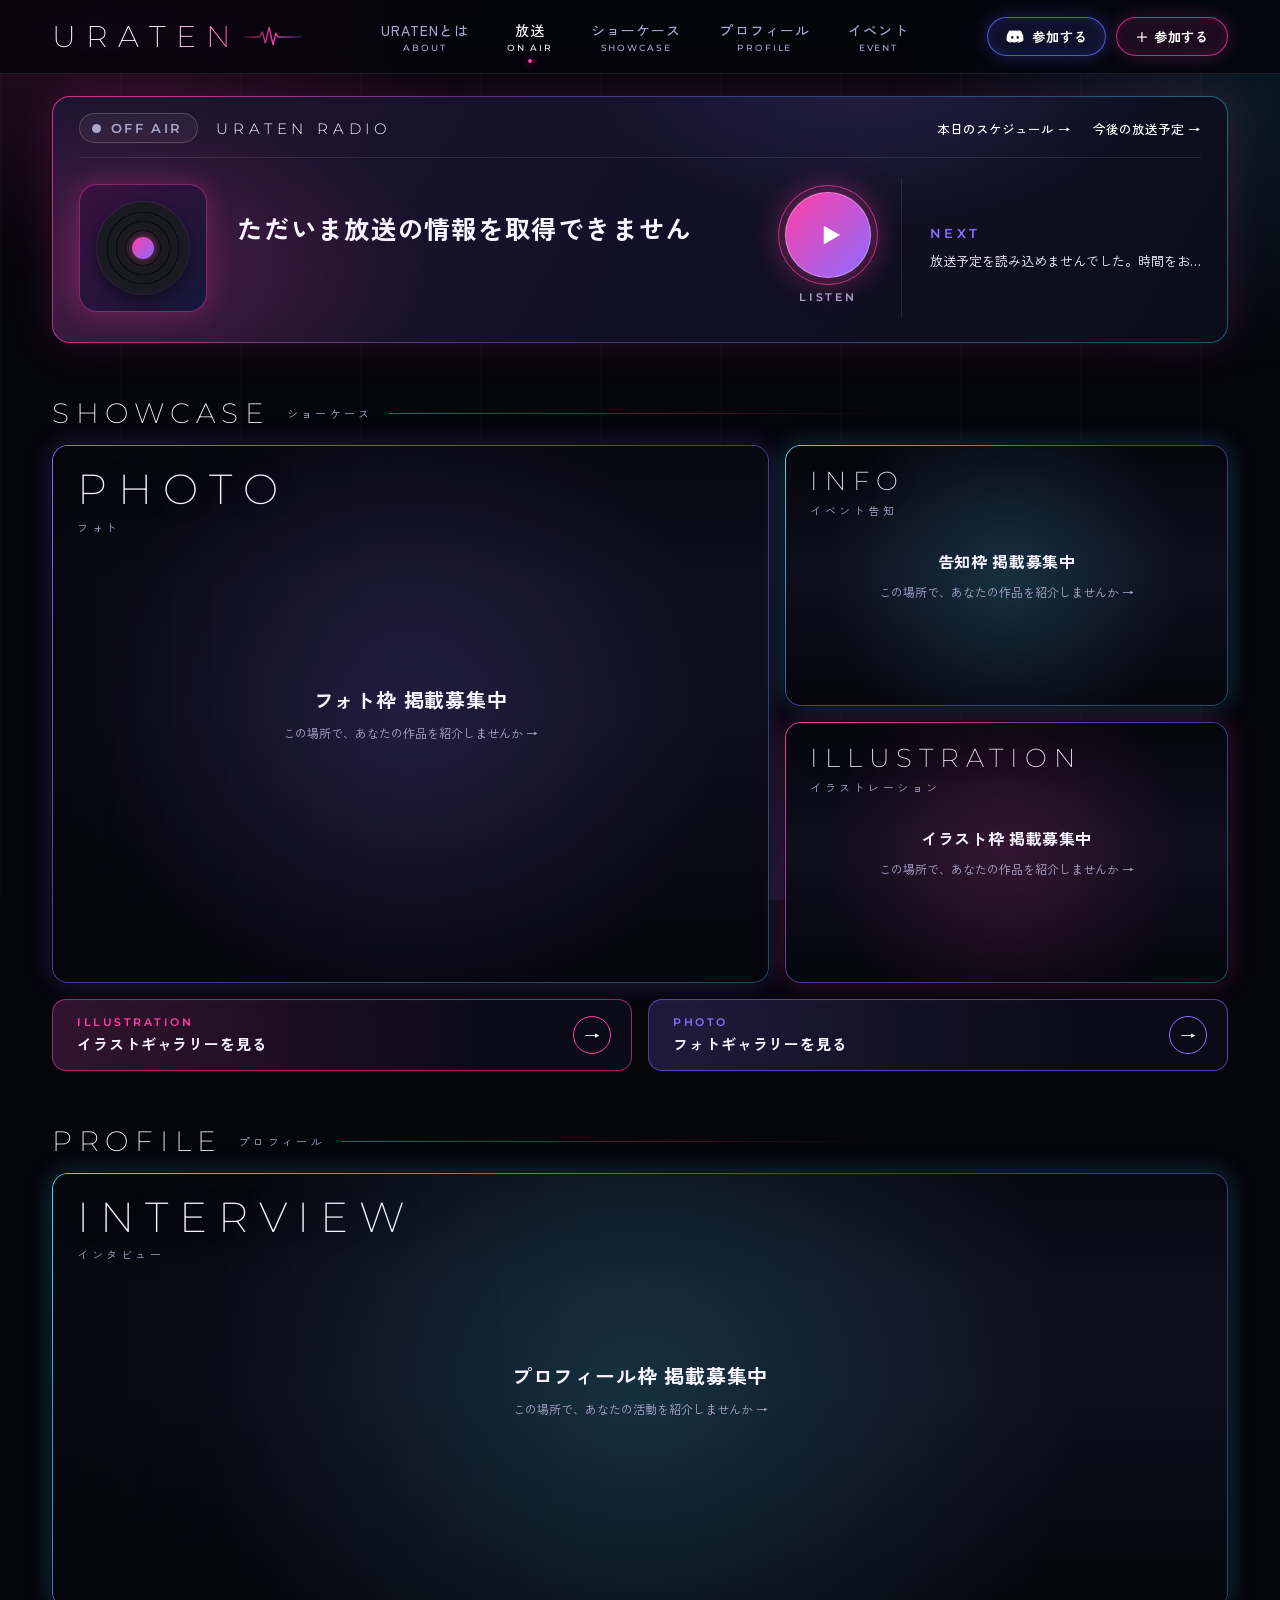
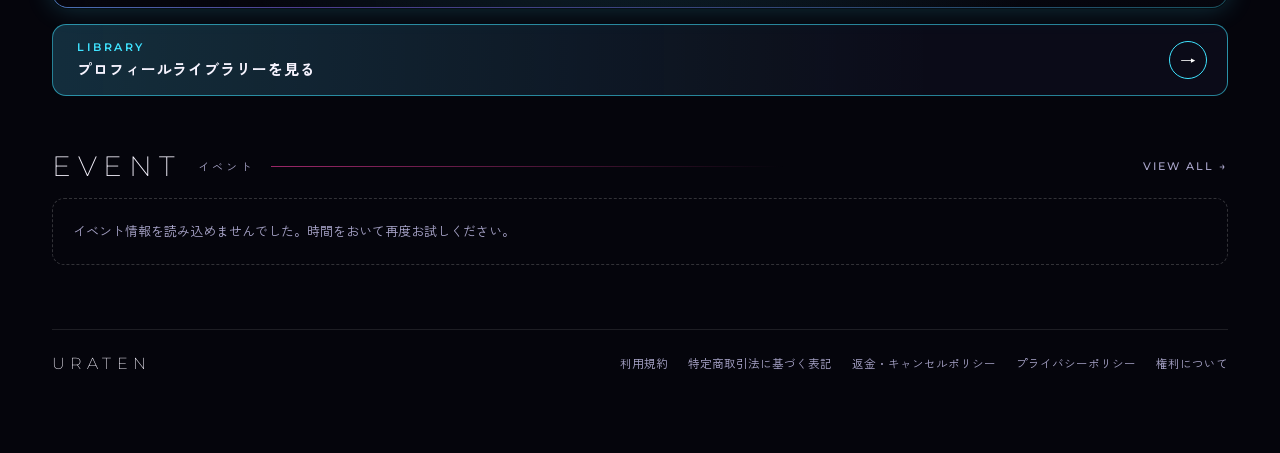
==== index.html @ ebe386d5 "Merge branch 'showcase-info'" ====
<!DOCTYPE html>
<html lang="ja">
<head>
<meta charset="UTF-8">
<meta name="viewport" content="width=device-width, initial-scale=1.0">
<title>URATEN Radio</title>
<link rel="preconnect" href="https://fonts.googleapis.com">
<link rel="preconnect" href="https://fonts.gstatic.com" crossorigin>
<link rel="stylesheet" href="https://fonts.googleapis.com/css2?family=Montserrat:wght@200;300;500;600&family=Zen+Kaku+Gothic+New:wght@400;500;700&display=swap">
<link rel="stylesheet" href="./css/base.css">
<link rel="stylesheet" href="./css/style.css">
</head>
<body class="has-tabbar">
<!-- 共鳴ビジュアル（試作）。js/app.js の initResonance が描く。フラグがオフのときは hidden のまま -->
<canvas class="fx-canvas" id="fxCanvas" aria-hidden="true" hidden></canvas>
<canvas class="fx-canvas fx-front" id="fxFront" aria-hidden="true" hidden></canvas>

<header class="hd">
  <div class="hd-in">
    <a class="logo" href="./index.html" aria-label="URATEN トップ" onclick="goSec('player');return false">
      <span class="logo-row">
        <span class="logo-word">URATEN</span>
        <svg class="logo-pulse" viewBox="0 0 60 22" fill="none" aria-hidden="true">
          <defs><linearGradient id="pg" x1="0" x2="1"><stop offset="0" stop-color="#ff3ea5" stop-opacity=".2"/><stop offset=".5" stop-color="#ff3ea5"/><stop offset="1" stop-color="#8b6cff" stop-opacity=".2"/></linearGradient></defs>
          <path d="M0 11h16l3-5 3 11 4-16 4 18 3-12 2 4h25" stroke="url(#pg)" stroke-width="1.4" stroke-linejoin="round"/>
        </svg>
      </span>
    </a>
    <nav class="gnav" aria-label="メイン">
      <a href="#" onclick="openAbout();return false"><b>URATENとは</b><small>ABOUT</small></a>
      <a class="is-active" href="#player" onclick="goSec('player');return false"><b>放送</b><small>ON AIR</small></a>
      <a href="#showcase" onclick="goSec('showcase');return false"><b>ショーケース</b><small>SHOWCASE</small></a>
      <a href="#profile" onclick="goSec('profile');return false"><b>プロフィール</b><small>PROFILE</small></a>
      <a href="#event" onclick="goSec('event');return false"><b>イベント</b><small>EVENT</small></a>
    </nav>
    <div class="hd-side">
      <a class="join join--dc" href="https://discord.gg/AB87TDuyt" target="_blank" rel="noopener noreferrer">
        <svg viewBox="0 0 24 24" fill="currentColor" aria-hidden="true"><path d="M20 4a18 18 0 0 0-4.5-1.4l-.2.4A12 12 0 0 1 18 4.5 17 17 0 0 0 6 4.5a12 12 0 0 1 2.7-1.1l-.2-.4A18 18 0 0 0 4 4 18 18 0 0 0 1 17a18 18 0 0 0 5.5 2.8l.4-.6a12 12 0 0 1-1.9-.9l.5-.4a13 13 0 0 0 11 0l.5.4a12 12 0 0 1-1.9.9l.4.6A18 18 0 0 0 23 17 18 18 0 0 0 20 4ZM8.4 14.3c-.9 0-1.6-.8-1.6-1.8s.7-1.8 1.6-1.8 1.6.8 1.6 1.8-.7 1.8-1.6 1.8Zm7.2 0c-.9 0-1.6-.8-1.6-1.8s.7-1.8 1.6-1.8 1.6.8 1.6 1.8-.7 1.8-1.6 1.8Z"/></svg>
        参加する
      </a>
      <a class="join" href="./menu.html" target="_blank" rel="noopener noreferrer">＋ 参加する</a>
    </div>
    <button class="menu-btn" type="button" id="menuBtn" aria-label="メニューを開く" aria-expanded="false" aria-controls="drawer" onclick="toggleMenu()">
      <i></i><i></i><i></i><small>MENU</small>
    </button>
  </div>
  <nav class="drawer" id="drawer" aria-label="メニュー">
    <a href="#" onclick="openAbout();return false">URATENとは<small>ABOUT</small></a>
    <a href="#showcase" onclick="goSec('showcase');return false">ショーケース<small>SHOWCASE</small></a>
    <a href="#profile" onclick="goSec('profile');return false">プロフィール<small>PROFILE</small></a>
    <a href="#event" onclick="goSec('event');return false">イベント<small>EVENT</small></a>
    <a href="./menu.html" target="_blank" rel="noopener noreferrer">メニュー<small>MENU</small></a>
    <a href="./calendar.html" target="_blank" rel="noopener">イベントカレンダー<small>CALENDAR</small></a>
    <a href="./rights.html" target="_blank" rel="noopener noreferrer">権利について<small>RIGHTS</small></a>
    <a class="drawer-dc" href="https://discord.gg/AB87TDuyt" target="_blank" rel="noopener noreferrer">Discord に参加する<small>DISCORD</small></a>
  </nav>
</header>

<!-- ============ トップページ ============ -->
<main class="wrap page active" id="topPage">

  <!-- 放送プレイヤー（中身は js/app.js の initRadio。「このあと」は js/onair.js） -->
  <section class="player" id="player" aria-label="放送中の番組">
    <div class="pl-head">
      <div class="pl-onair" id="npOnair"><i></i><span id="npOnairLabel">ON AIR</span></div>
      <div class="pl-station">URATEN RADIO</div>
      <div class="pl-links">
        <a href="#" onclick="openSched();return false">本日のスケジュール →</a>
        <a href="./schedule.html" target="_blank" rel="noopener">今後の放送予定 →</a>
      </div>
    </div>
    <div class="pl-main">
      <div class="pl-art">
        <div class="pl-disc" id="npVinyl"></div>
        <img class="pl-art-img" id="npArt" alt="" hidden>
      </div>
      <div class="pl-info">
        <div class="pl-time" id="npTime"></div>
        <div class="pl-title" id="npTitle">URATEN</div>
        <div class="pl-cast" id="npArtist"></div>
        <div class="pl-detail-row">
          <a class="pl-detail" id="npLink" target="_blank" rel="noopener" hidden></a>
          <button class="pl-detail" id="npSongs" type="button" onclick="openSongs()" hidden></button>
        </div>
      </div>
      <div class="pl-playbox">
        <button class="pl-play" id="playBtn" type="button" aria-label="再生" aria-pressed="false">
          <svg class="ic-play" viewBox="0 0 24 24" aria-hidden="true"><path d="M7 4.5v15l13-7.5z"/></svg>
          <svg class="ic-pause" viewBox="0 0 24 24" aria-hidden="true"><path d="M6 4h4v16H6zM14 4h4v16h-4z"/></svg>
        </button>
        <span class="pl-play-label"><span class="pl-live" aria-hidden="true"><i></i><i></i><i></i><i></i></span><span id="playLabel">LISTEN</span></span>
      </div>
      <div class="pl-next">
        <span class="pl-next-h">NEXT</span>
        <div class="pl-up" id="upNext">
          <div class="up"><span class="up-name">読み込んでいます…</span></div>
        </div>
        <a class="pl-next-more" href="./schedule.html" target="_blank" rel="noopener">放送予定 →</a>
      </div>
    </div>
    <audio id="radioAudio" preload="none"></audio>
  </section>

  <!-- SHOWCASE：大・小・小の3枠（ILLUSTRATION / PHOTO / INFO）。js/app.js の startShow が組み立てる -->
  <div class="sec sec-head" id="showcase">
    <h2 class="sec-title" id="showcaseTitle">SHOWCASE</h2>
    <span class="sec-ja">ショーケース</span>
    <span class="sec-line"></span>
  </div>
  <section class="visual" id="visual" aria-labelledby="showcaseTitle">
    <p class="show-status" id="showStatus">読み込んでいます…</p>
  </section>
  <nav class="gallery-links" aria-label="ギャラリー">
    <a class="gl-btn" data-cat="illust" href="#" onclick="showGallery('illust');return false">
      <span class="gl-text"><small>ILLUSTRATION</small><b>イラストギャラリーを見る</b></span>
      <span class="gl-arrow" aria-hidden="true">→</span>
    </a>
    <a class="gl-btn" data-cat="photo" href="#" onclick="showGallery('photo');return false">
      <span class="gl-text"><small>PHOTO</small><b>フォトギャラリーを見る</b></span>
      <span class="gl-arrow" aria-hidden="true">→</span>
    </a>
  </nav>

  <!-- PROFILE（有料プロフィールのスライドショー。js/app.js の startProfileShow が組み立てる） -->
  <section class="sec" id="profile">
    <div class="sec-head">
      <h2 class="sec-title">PROFILE</h2>
      <span class="sec-ja">プロフィール</span>
      <span class="sec-line"></span>
    </div>
    <div class="pshow" id="profileShow" aria-label="プロフィールのスライドショー">
      <p class="show-status">読み込んでいます…</p>
    </div>
    <!-- ライブラリーは別ページ。放送を止めないよう新しいタブで開く -->
    <nav class="gallery-links gallery-links--one" aria-label="プロフィール">
      <a class="gl-btn" data-cat="profile" href="./library.html" target="_blank" rel="noopener">
        <span class="gl-text"><small>LIBRARY</small><b>プロフィールライブラリーを見る</b></span>
        <span class="gl-arrow" aria-hidden="true">→</span>
      </a>
    </nav>
  </section>

  <!-- イベント（直近5件。js/calendar.js の renderTop。イベント告知は SHOWCASE の INFO 枠） -->
  <section class="sec" id="event">
    <div class="sec-head">
      <h2 class="sec-title">EVENT</h2>
      <span class="sec-ja">イベント</span>
      <span class="sec-line"></span>
      <a class="sec-more" href="./calendar.html" target="_blank" rel="noopener">VIEW ALL →</a>
    </div>
    <div class="cal" id="calList">
      <div class="cal-empty">イベント情報を読み込んでいます…</div>
    </div>
    <p class="cal-rest" id="calRest" hidden></p>
  </section>

  <footer class="ft">
    <div class="ft-logo">URATEN</div>
    <div class="ft-links">
      <a href="./terms.html" target="_blank">利用規約</a>
      <a href="./tokushoho.html" target="_blank">特定商取引法に基づく表記</a>
      <a href="./refund.html" target="_blank">返金・キャンセルポリシー</a>
      <a href="./privacy.html" target="_blank">プライバシーポリシー</a>
      <a href="./rights.html" target="_blank" rel="noopener noreferrer">権利について</a>
    </div>
  </footer>
</main>

<!-- ============ ギャラリー（イラスト／フォトの一覧。見出し・説明文は js/app.js の setGalleryKind が種類に合わせる） ============ -->
<div class="wrap page" id="galleryPage" data-kind="illust">
  <section class="sec">
    <div class="sec-head">
      <h2 class="sec-title" id="galleryTitle">ILLUSTRATION</h2>
      <span class="sec-ja" id="galleryJa">イラストギャラリー</span>
      <span class="sec-line"></span>
      <a class="sec-more" href="./menu.html#post" target="_blank" rel="noopener noreferrer">投稿する →</a>
    </div>
    <p class="page-intro" id="galleryIntro">URATENに参加している絵師の作品です。サムネをタップすると作品が大きく開き、「推す」から絵師の紹介ページ（X／pixiv など）へ移動できます。気になった絵師はそのまま依頼へ。</p>
    <div class="gallery-tools">
      <button class="gallery-filter" id="galleryFilter" type="button" aria-pressed="false" onclick="toggleGalleryFilter()" hidden>スライドショー</button>
    </div>
    <div class="grid" id="galleryGrid"></div>
    <p class="gallery-empty" id="galleryEmpty">読み込んでいます…</p>
    <a class="back" href="#" onclick="showTop();return false">← トップに戻る</a>
  </section>
</div>

<!-- スマホ下部タブ -->
<nav class="tabbar" aria-label="タブ">
  <a class="is-active" href="#player" onclick="goSec('player');return false"><svg viewBox="0 0 24 24" aria-hidden="true"><path d="M3 11 12 4l9 7v9h-6v-6H9v6H3z"/></svg>ホーム</a>
  <a href="#player" onclick="goSec('player');return false"><svg viewBox="0 0 24 24" aria-hidden="true"><path d="M4 10v4M8 7v10M12 4v16M16 7v10M20 10v4"/></svg>放送</a>
  <a href="#showcase" onclick="goSec('showcase');return false"><svg viewBox="0 0 24 24" aria-hidden="true"><rect x="3" y="4" width="18" height="16" rx="2"/><circle cx="9" cy="10" r="2"/><path d="m21 16-5-5-9 9"/></svg>ショーケース</a>
  <a href="#event" onclick="goSec('event');return false"><svg viewBox="0 0 24 24" aria-hidden="true"><rect x="3" y="5" width="18" height="16" rx="2"/><path d="M3 10h18M8 3v4M16 3v4"/></svg>イベント</a>
  <a href="./menu.html" target="_blank" rel="noopener noreferrer"><svg viewBox="0 0 24 24" aria-hidden="true"><circle cx="12" cy="12" r="9"/><path d="M12 8v8M8 12h8"/></svg>参加</a>
</nav>

<!-- 作品の詳細モーダル（SHOWCASE のイラスト・フォト枠、ギャラリーで共用。gallery.json・photo.json 由来。中身は js/works.js の openWork。profile.html にも同じ作りで置く） -->
<div class="modal" id="workModal" data-kind="illust" onclick="if(event.target===this)closeWork()">
  <div class="modal-card" role="dialog" aria-modal="true" aria-labelledby="wName">
    <button class="modal-close" type="button" onclick="closeWork()" aria-label="閉じる">×</button>
    <div class="modal-art work-art" id="wArt"></div>
    <div class="modal-body">
      <span class="modal-cat" id="wCat">ILLUSTRATION</span>
      <div class="modal-name" id="wName"></div>
      <div class="modal-bio" id="wBio" hidden></div>
      <div class="modal-actions">
        <a class="btn btn-push" id="wLink" target="_blank" rel="noopener noreferrer">♥ 推す</a>
        <a class="btn btn-x" id="wLink2" target="_blank" rel="noopener noreferrer" hidden></a>
        <a class="btn btn-x" id="wProfile" target="_blank" rel="noopener" hidden>プロフィールを見る →</a>
      </div>
    </div>
  </div>
</div>

<!-- 歌い手枠の曲目モーダル（プレーヤーの「詳細を見る」から開く） -->
<div class="modal" id="songsModal" onclick="if(event.target===this)closeSongs()">
  <div class="modal-card is-narrow" role="dialog" aria-modal="true" aria-labelledby="songsTitle">
    <button class="modal-close" type="button" onclick="closeSongs()" aria-label="閉じる">×</button>
    <div class="modal-body" style="padding:26px">
      <span class="modal-cat">SONGS</span>
      <div class="modal-head" id="songsTitle"></div>
      <div id="songsList"></div>
    </div>
  </div>
</div>

<!-- 当日のスケジュールモーダル -->
<div class="modal" id="schedModal" onclick="if(event.target===this)closeSched()">
  <div class="modal-card is-narrow" role="dialog" aria-modal="true" aria-labelledby="schedTitle">
    <button class="modal-close" type="button" onclick="closeSched()" aria-label="閉じる">×</button>
    <div class="modal-body" style="padding:26px">
      <span class="modal-cat">SCHEDULE</span>
      <div class="modal-head" id="schedTitle">本日の放送</div>
      <div id="schedList"></div>
    </div>
  </div>
</div>

<!-- URATENとは（長いので、×はスクロールしても上に残す） -->
<div class="modal" id="aboutModal" onclick="if(event.target===this)closeAbout()">
  <div class="modal-card about-card" id="aboutCard" role="dialog" aria-modal="true" aria-labelledby="aboutTitle">
    <div class="about-bar"><button class="modal-close" type="button" onclick="closeAbout()" aria-label="閉じる">×</button></div>
    <div class="about-body">
      <span class="modal-cat">ABOUT</span>
      <div class="about-logo">URATEN</div>
      <h2 class="about-title" id="aboutTitle">URATENとは</h2>

      <p class="about-lead">好きなことを、もっと面白く。</p>
      <div class="about-text">
        <p>URATENは、福岡から全国へ、音楽やアート、エンタメなど、さまざまな活動や作品を届けるWebプラットフォームです。</p>
        <p>誰かの作品を聴いたり、眺めたり。気になる活動者を見つけたり、自分の活動を発信したり。</p>
        <p>つくる人も、表現する人も、楽しむ人も、応援する人も。</p>
        <p>いろんな「好き」が集まる、ちょっと変わった遊び場です。</p>
      </div>

      <h3 class="about-h">こんな人たち、集まれ！</h3>
      <dl class="about-who">
        <div><dt>音楽・サウンド</dt><dd>歌い手、シンガー、バンド、アイドル、地下アイドル、演奏家、DJ、作詞家、作曲家、トラックメーカー、MIX師、音楽プロデューサーなど。</dd></div>
        <div><dt>イラスト・創作</dt><dd>イラストレーター、絵師、漫画家、デザイナー、同人作家、ハンドメイド作家、グッズ制作者、映像クリエイターなど。</dd></div>
        <div><dt>ステージ・パフォーマンス</dt><dd>劇団、役者、声優、ナレーター、ダンサー、コスプレイヤー、パフォーマー、舞台制作者、脚本家など。</dd></div>
        <div><dt>配信・エンタメ</dt><dd>VTuber、ストリーマー、ゲーム実況者、動画投稿者、配信者、タレント、モデル、被写体、カメラマンなど。</dd></div>
        <div><dt>お店・イベント・コミュニティ</dt><dd>コンセプトカフェ、メイドカフェ、ライブハウス、イベント主催者、イベントプロデューサー、企画・制作スタッフ、サークル運営者など。</dd></div>
      </dl>
      <div class="about-text">
        <p>もちろん、ここに書かれていない活動も大歓迎！</p>
        <p>プロでも、趣味でも、始めたばかりでも。</p>
        <p><strong>「好きでやってる！」そんな気持ちがあれば、それで十分。</strong></p>
      </div>

      <h3 class="about-h">URATENで何ができるの？</h3>
      <p class="about-text">例えば、こんな楽しみ方があります。</p>
      <ul class="about-can">
        <li><b>音楽を届ける！</b>オリジナル楽曲を放送したり、公式番組で紹介してもらったり。</li>
        <li><b>自分たちの番組を放送！</b>トーク、バラエティ、音声ドラマなど、自分たちで企画・制作した番組をURATENで流したり。</li>
        <li><b>CMでアピール！</b>アイドルや劇団の公演、お店やイベントの宣伝CMを流したり、URATENに読み上げてもらったり。</li>
        <li><b>作品を見せる！</b>自慢のイラストをギャラリーに展示したり。</li>
        <li><b>活動を知ってもらう！</b>自分やグループ、お店の魅力を紹介してもらったり、公式番組のトーク企画に出演したり。</li>
        <li><b>イベントを広める！</b>ライブ、舞台公演、展示会、交流会などの情報を発信したり。</li>
        <li><b>仲間とつながる！</b>活動者同士で交流したり、一緒に何かをつくる仲間を探したり。</li>
        <li><b>新しい「推し」を見つける！</b>まだ知らなかった作品や活動者に出会って、応援したり。</li>
      </ul>
      <p class="about-text">もちろん、聴くだけ、見るだけ、のぞくだけでも大歓迎！</p>

      <h3 class="about-h">「好き」の、その先へ。</h3>
      <div class="about-text">
        <p>URATENが目指しているのは、ただ作品や活動を紹介するだけの場所ではありません。</p>
        <p>作品をきっかけに誰かと出会う。<br>応援してくれる人が増える。<br>新しい仲間ができて、次の作品や活動につながる。</p>
        <p>そんな小さなきっかけが、ここからたくさん生まれてほしいと思っています。</p>
        <p><strong>まだ知られていない才能も、これから始まる挑戦も。</strong></p>
        <p>URATENは、みんなの「好き」が次の可能性につながる場所を目指しています。</p>
        <p>さあ、あなたもURATENをのぞいてみませんか？</p>
      </div>
    </div>
  </div>
</div>

<script src="./js/env.js"></script>
<script src="./js/calendar.js"></script>
<script src="./js/onair.js"></script>
<script src="./js/works.js"></script>
<script src="./js/app.js"></script>
</body>
</html>
---- css/base.css ----
/* =========================================================
   URATEN 全ページ共通スタイル
   （index.html / calendar.html / schedule.html / menu.html / bgm.html / bgm-dl.html / rights.html / privacy.html）

   色の変数・リセット・背景・ヘッダー・セクション見出し・ボタン・フッター・下部タブ・文書（.doc）。
   ページ系統ごとの CSS（style.css / menu.css / bgm.css）はこのあとに読み込む。
   変更したら、読み込んでいる8ページすべてを確認する。
========================================================= */
:root{
  --bg:#05050c; --bg2:#0a0a17; --panel:#0e0e1c; --panel2:#141427;
  --line:rgba(255,255,255,.10); --line2:rgba(255,255,255,.18);
  --ink:#f7f4ff; --dim:#aaa6cb; --mute:#6e6a92;
  --pink:#ff3ea5; --violet:#8b6cff; --cyan:#3fe3ff;
  --accent:var(--pink);
  --gut:32px; --maxw:1240px;
  --display:"Montserrat","Zen Kaku Gothic New",sans-serif;
  --jp:"Zen Kaku Gothic New","Noto Sans JP","Hiragino Kaku Gothic ProN","Yu Gothic",-apple-system,sans-serif;
}
*{box-sizing:border-box;margin:0;padding:0}
/* display を指定している部品にも hidden 属性を効かせる（無い項目は欄ごと出さない） */
[hidden]{display:none !important}
html{scroll-behavior:smooth}
body{background:var(--bg);color:var(--ink);font-family:var(--jp);-webkit-font-smoothing:antialiased;overflow-x:hidden;min-height:100vh}
/* 背景の光は静止画。常に動く演出は置かない（軽さ優先） */
body::before{content:"";position:fixed;inset:0;z-index:0;pointer-events:none;
  background:
    radial-gradient(48vw 36vw at 8% 0%,rgba(255,62,165,.16),transparent 62%),
    radial-gradient(44vw 34vw at 96% 12%,rgba(63,227,255,.10),transparent 62%),
    radial-gradient(50vw 40vw at 50% 110%,rgba(139,108,255,.16),transparent 62%),
    repeating-linear-gradient(90deg,rgba(255,255,255,.018) 0 1px,transparent 1px 120px)}
a{color:inherit;text-decoration:none}
button{font:inherit;color:inherit}
:focus-visible{outline:2px solid var(--cyan);outline-offset:3px}

/* ---------- ヘッダ ---------- */
.hd{position:sticky;top:0;z-index:50;background:rgba(5,5,12,.78);backdrop-filter:blur(12px);-webkit-backdrop-filter:blur(12px);border-bottom:1px solid var(--line)}
.hd-in{max-width:var(--maxw);margin:0 auto;padding:14px var(--gut);display:flex;align-items:center;gap:28px}
.logo{display:flex;flex:none}
.logo-row{display:flex;align-items:center;gap:6px}
.logo-word{font-family:var(--display);font-weight:200;font-size:30px;line-height:1;letter-spacing:.34em;margin-right:-.34em;
  background:linear-gradient(90deg,#fff 0%,#fff 55%,#ffb4dc 80%,var(--pink) 100%);-webkit-background-clip:text;background-clip:text;color:transparent;
  filter:drop-shadow(0 0 10px rgba(255,62,165,.35))}
.logo-pulse{width:58px;height:22px;flex:none;margin-left:8px}
.gnav{display:flex;gap:6px;margin:0 auto}
.gnav a{display:flex;flex-direction:column;align-items:center;gap:3px;padding:6px 16px;position:relative;color:var(--dim);transition:color .2s;cursor:pointer}
.gnav a b{font-size:14px;font-weight:500;letter-spacing:.08em}
.gnav a small{font-family:var(--display);font-size:8.5px;font-weight:500;letter-spacing:.22em}
.gnav a:hover,.gnav a.is-active{color:var(--ink)}
.gnav a.is-active::after{content:"";position:absolute;bottom:-4px;left:50%;width:4px;height:4px;border-radius:50%;background:var(--pink);box-shadow:0 0 8px var(--pink);transform:translateX(-50%)}
.hd-side{display:flex;align-items:center;gap:10px;flex:none}
.join{display:inline-flex;align-items:center;gap:8px;padding:9px 18px;border-radius:99px;font-size:13px;font-weight:700;letter-spacing:.06em;
  border:1px solid rgba(255,62,165,.7);color:#fff;background:rgba(255,62,165,.10);box-shadow:0 0 18px rgba(255,62,165,.22),inset 0 0 12px rgba(255,62,165,.12);transition:.2s}
.join:hover{background:rgba(255,62,165,.22)}
.join svg{width:18px;height:18px;flex:none}
.join--dc{border-color:rgba(88,101,242,.85);background:rgba(88,101,242,.14);box-shadow:0 0 18px rgba(88,101,242,.3),inset 0 0 12px rgba(88,101,242,.14)}
.join--dc:hover{background:rgba(88,101,242,.28)}
.menu-btn{display:none;flex-direction:column;align-items:center;gap:5px;background:none;border:none;cursor:pointer;padding:4px}
.menu-btn i{display:block;width:28px;height:2px;background:#fff;border-radius:2px}
.menu-btn small{font-family:var(--display);font-size:9px;letter-spacing:.2em;margin-top:2px}
/* 三本線で開くメニュー（index.html は js/app.js、menu.html は js/menu.js の toggleMenu / closeMenu） */
.drawer{display:none;border-top:1px solid var(--line);padding:8px var(--gut) 16px}
.drawer.open{display:block}
.drawer a{display:flex;justify-content:space-between;padding:13px 2px;border-bottom:1px solid var(--line);font-size:14px;color:var(--dim);cursor:pointer}
.drawer a small{font-family:var(--display);font-size:10px;letter-spacing:.2em;color:var(--mute)}

/* ---------- 共通の枠 ---------- */
.wrap{position:relative;z-index:1;max-width:var(--maxw);margin:0 auto;padding:0 var(--gut) 80px}

/* ---------- セクション見出し ---------- */
.sec{margin-top:56px;scroll-margin-top:96px}
.sec-head{display:flex;align-items:center;gap:16px;margin-bottom:18px}
.sec-title{font-family:var(--display);font-weight:200;font-size:28px;letter-spacing:.24em;line-height:1}
.sec-ja{font-size:11px;letter-spacing:.3em;color:var(--dim);white-space:nowrap}
.sec-line{flex:1;height:1px;background:linear-gradient(90deg,var(--pink),transparent 60%);opacity:.6}
.sec-more{font-family:var(--display);font-size:11px;font-weight:500;letter-spacing:.18em;color:var(--dim);white-space:nowrap}
.sec-more:hover{color:#fff}
.page-intro{font-size:13px;color:var(--dim);line-height:1.9;max-width:720px;margin-bottom:18px}

/* ---------- ボタン ---------- */
.btn{display:inline-flex;align-items:center;gap:8px;padding:11px 20px;border-radius:99px;font-size:13px;font-weight:700;letter-spacing:.06em;cursor:pointer}
.btn-push{border:1.5px solid var(--pink);background:rgba(255,62,165,.12);color:#fff}
.btn-push:hover{background:rgba(255,62,165,.24)}
.btn-x{border:1.5px solid var(--line2);color:var(--dim)}
.btn-x:hover{border-color:var(--cyan);color:var(--cyan)}

/* ---------- フッタ ---------- */
.ft{margin-top:64px;padding-top:24px;border-top:1px solid var(--line);display:flex;justify-content:space-between;align-items:center;gap:16px;flex-wrap:wrap}
.ft-logo{font-family:var(--display);font-weight:200;letter-spacing:.34em;font-size:16px}
.ft-links{display:flex;gap:6px 20px;flex-wrap:wrap;font-size:11.5px;color:var(--dim)}
.ft-links a:hover{color:var(--cyan)}

/* ---------- スマホ下部タブ（index.html・menu.html） ---------- */
.tabbar{display:none}

/* ---------- 文書（rights.html・privacy.html。法務ページも新デザインに移すときはこれを使う） ---------- */
.doc-page{margin-top:30px}
.doc{max-width:820px;padding:30px 36px 34px;border-radius:16px;border:1px solid var(--line);background:rgba(14,14,28,.7)}
.doc-lead{font-size:15px;line-height:2.1;font-weight:500}
.doc .doc-updated{font-size:12px;color:var(--dim)}
.doc h2{display:flex;align-items:center;gap:12px;margin:36px 0 12px;font-size:18px;font-weight:700;letter-spacing:.06em;line-height:1.5}
.doc h2::before{content:"";flex:none;width:4px;height:1.1em;border-radius:2px;background:linear-gradient(180deg,var(--pink),var(--violet))}
.doc h2:first-child{margin-top:0}
.doc h3{margin:26px 0 8px;font-size:15px;font-weight:700;letter-spacing:.04em;line-height:1.6;color:#c9bcff}
.doc p{font-size:14px;line-height:2;color:#d9d5ef}
.doc p + p,.doc ol + p,.doc ul + p,.doc .table-scroll + p{margin-top:12px}
.doc li{font-size:14px;line-height:1.9;color:#d9d5ef}
.doc ul{list-style:none;display:flex;flex-direction:column;gap:6px;margin-top:12px}
.doc ul > li{position:relative;padding-left:18px}
.doc ul > li::before{content:"";position:absolute;left:3px;top:.8em;width:6px;height:6px;border-radius:50%;border:1px solid var(--violet)}
/* 番号付きの条項。入れ子は（1）（2）… */
.doc ol{display:flex;flex-direction:column;gap:6px;margin-top:12px;padding-left:1.6em}
.doc ol > li::marker{color:var(--dim)}
.doc ol ol{list-style:none;counter-reset:sub;padding-left:0;margin-top:8px}
.doc ol ol > li{position:relative;padding-left:2.6em;counter-increment:sub}
.doc ol ol > li::before{content:"（" counter(sub) "）";position:absolute;left:0;color:var(--dim)}
.doc .table-scroll{margin-top:14px;overflow-x:auto;-webkit-overflow-scrolling:touch}
.doc table{width:100%;border-collapse:collapse;font-size:13.5px;line-height:1.8}
.doc th,.doc td{padding:11px 14px;border:1px solid var(--line);text-align:left;vertical-align:top}
.doc thead th{background:rgba(139,108,255,.10);font-weight:700;letter-spacing:.06em}
.doc tbody th{width:34%;font-weight:500;background:rgba(255,255,255,.02)}
.doc td{color:#d9d5ef}
.doc a{color:var(--cyan);text-decoration:underline;text-underline-offset:3px}
.doc a:hover{color:#fff}
.doc hr{margin:32px 0 20px;border:0;border-top:1px solid var(--line)}
.doc .doc-note{font-size:12.5px;color:var(--dim)}
.doc h2[id]{scroll-margin-top:96px}
/* 目次（規約など長い文書の冒頭） */
.doc .toc{margin-top:20px;padding:16px 20px;border:1px solid var(--line);border-radius:12px;background:rgba(255,255,255,.02)}
.doc .toc-title{font-size:12px;font-weight:700;letter-spacing:.14em;color:var(--dim)}
.doc .toc ol{margin-top:8px;gap:2px}
.doc .toc li{font-size:13.5px}
.doc .toc a{color:#d9d5ef;text-decoration:none}
.doc .toc a:hover{color:var(--cyan);text-decoration:underline}

/* =========================================================
   タブレット・スマホ
========================================================= */
@media (max-width:1240px){
  .hd-in{gap:16px}
  .logo-word{font-size:24px}
  .logo-pulse{width:44px}
  .gnav{gap:0}
  .gnav a{padding:6px 10px}
  .join{padding:8px 14px;font-size:12px}
}
@media (max-width:1040px){
  .gnav,.hd-side{display:none}
  .menu-btn{display:flex;margin-left:auto}
}
@media (max-width:860px){
  :root{--gut:16px}
  .hd-in{padding:12px var(--gut);gap:12px}
  .logo-word{font-size:26px}
  .logo-pulse{width:40px}

  .sec{margin-top:40px}
  .sec-title{font-size:22px;letter-spacing:.18em}
  .ft{flex-direction:column;align-items:flex-start}
  .doc-page{margin-top:22px}
  .doc{padding:22px 18px 24px}
  .doc-lead{font-size:14px}
  .doc h2{margin-top:30px;font-size:16.5px}
  .doc p,.doc li{font-size:13.5px}
  .doc h3{margin-top:22px;font-size:14.5px}
  .doc ol{padding-left:1.4em}
  .doc table{font-size:12.5px}
  .doc th,.doc td{padding:9px 10px}
  /* 見出し列が長い表は、スマホでは1行ずつ「見出し→内容」の順に積む */
  .doc table.table-stack thead{display:none}
  .doc table.table-stack tr,.doc table.table-stack th,.doc table.table-stack td{display:block;width:auto}
  .doc table.table-stack td{border-top:0}
  .doc table.table-stack tr + tr th{border-top:0}

  body.has-tabbar{padding-bottom:calc(68px + env(safe-area-inset-bottom))}
  .tabbar{display:flex;position:fixed;left:0;right:0;bottom:0;z-index:70;padding:6px 6px calc(6px + env(safe-area-inset-bottom));
    background:rgba(6,6,14,.92);backdrop-filter:blur(12px);-webkit-backdrop-filter:blur(12px);border-top:1px solid var(--line)}
  .tabbar a{flex:1;display:flex;flex-direction:column;align-items:center;gap:4px;padding:6px 0;font-size:10px;letter-spacing:.06em;color:var(--mute);cursor:pointer}
  .tabbar a svg{width:22px;height:22px;stroke:currentColor;fill:none;stroke-width:1.6}
  .tabbar a.is-active{color:var(--pink)}
  .tabbar a.is-active svg{filter:drop-shadow(0 0 6px rgba(255,62,165,.7))}
}
@media (prefers-reduced-motion:reduce){
  *,*::before,*::after{animation-duration:.001ms !important;animation-iteration-count:1 !important;transition-duration:.001ms !important}
}
---- css/style.css ----
/* =========================================================
   URATEN トップページ系スタイル（index.html / calendar.html / schedule.html）
   css/base.css（色の変数・ヘッダー・見出し・ボタン・フッター・下部タブ）のあとに読み込む。

   2027 リニューアルのデザイン。
   見た目の土台は uraten-site/mockups/renewal-2027/index.html（モック）。
   JS（app.js / onair.js / calendar.js）が組み立てる部品の class 名は、
   それぞれの節のコメントに書いてある。
========================================================= */

/* 共鳴ビジュアル：presence 3 以上（人が集まっている）のとき、Discord の参加ボタンの縁が光る。
   js/app.js（initResonance）が body に .fx-crowd を付ける。光は疑似要素に描いておき、動かすのは透明度だけ。
   色は Discord のブランドカラー（Blurple #5865F2）に合わせる */
.join--dc,.drawer-dc{position:relative}
.join--dc::after,.drawer-dc::after{content:"";position:absolute;inset:-3px;border-radius:99px;pointer-events:none;opacity:0;
  border:1.5px solid #5865f2;box-shadow:0 0 14px rgba(88,101,242,.95),0 0 32px rgba(88,101,242,.6),inset 0 0 10px rgba(88,101,242,.45)}
.drawer-dc::after{inset:4px -8px;border-radius:12px}
.fx-crowd .join--dc::after,.fx-crowd .drawer-dc::after{animation:dcGlow 2.6s ease-in-out infinite}
@keyframes dcGlow{0%,100%{opacity:.4}50%{opacity:1}}
/* presence 4（最大）：外側にもう1層、大きくにじむ光を足し、明滅も速く強くする（body.fx-crowd-max） */
.join--dc::before,.drawer-dc::before{content:"";position:absolute;inset:-6px;border-radius:99px;pointer-events:none;opacity:0;
  box-shadow:0 0 26px 6px rgba(88,101,242,.85),0 0 64px 14px rgba(88,101,242,.5)}
.drawer-dc::before{inset:2px -10px;border-radius:14px}
.fx-crowd-max .join--dc::after,.fx-crowd-max .drawer-dc::after{animation:dcGlowMax 1.8s ease-in-out infinite}
.fx-crowd-max .join--dc::before,.fx-crowd-max .drawer-dc::before{animation:dcHalo 1.8s ease-in-out infinite}
@keyframes dcGlowMax{0%,100%{opacity:.75}50%{opacity:1}}
@keyframes dcHalo{0%,100%{opacity:.35}50%{opacity:1}}

/* ---------- ページ切替（トップ ⇔ イラスト一覧） ---------- */
.page{display:none}
.page.active{display:block}

/* =========================================================
   プレーヤー
   js/app.js（initRadio）が中身を入れる：
     #npOnair（.is-offline）/ #npOnairLabel / #npTime / #npTitle / #npArtist /
     #npLink / #npSongs / #npArt / #npVinyl / #playBtn（.playing / .loading）/
     #player（.is-playing）/ #playLabel
   「このあと」の行（.up）は js/onair.js が #upNext に入れる
========================================================= */
.player{margin-top:22px;position:relative;overflow:hidden;border-radius:18px;padding:16px 26px 24px;scroll-margin-top:96px;
  border:1px solid transparent;
  background:
    radial-gradient(440px 240px at 6% 70%,rgba(255,62,165,.22),transparent 70%) padding-box,
    radial-gradient(420px 220px at 70% -10%,rgba(139,108,255,.16),transparent 70%) padding-box,
    linear-gradient(120deg,rgba(24,20,46,.96),rgba(10,10,24,.96)) padding-box,
    linear-gradient(110deg,rgba(255,62,165,.8),rgba(139,108,255,.5) 40%,rgba(63,227,255,.38)) border-box;
  box-shadow:0 0 44px rgba(255,62,165,.16)}

.pl-head{position:relative;display:flex;align-items:center;gap:18px;padding-bottom:14px;margin-bottom:20px;border-bottom:1px solid var(--line)}
.pl-onair{flex:none;display:inline-flex;align-items:center;gap:10px;padding:6px 15px 6px 12px;border-radius:99px;
  border:1px solid rgba(255,62,165,.7);background:rgba(255,62,165,.14);box-shadow:0 0 18px rgba(255,62,165,.32);
  font-family:var(--display);font-weight:600;font-size:13px;letter-spacing:.18em;color:#fff}
.pl-onair i{width:9px;height:9px;border-radius:50%;background:var(--pink);box-shadow:0 0 10px var(--pink);animation:blink 1.4s infinite}
@keyframes blink{50%{opacity:.25}}
/* 放送が止まっている／情報が取れないとき（OFF AIR） */
.pl-onair.is-offline{border-color:var(--line2);background:rgba(255,255,255,.05);box-shadow:none;color:var(--dim)}
.pl-onair.is-offline i{background:var(--dim);box-shadow:none;animation:none}
.pl-station{font-family:var(--display);font-weight:300;font-size:15px;letter-spacing:.32em;white-space:nowrap}
.pl-links{margin-left:auto;display:flex;gap:22px;font-size:12.5px;font-weight:500;color:#fff;white-space:nowrap}
.pl-links a{cursor:pointer}
.pl-links a:hover{color:var(--cyan)}

.pl-main{position:relative;display:grid;gap:6px 30px;align-items:center;
  grid-template-columns:128px minmax(0,1fr) auto minmax(220px,300px);
  grid-template-areas:"art info play next"}
/* ジャケット：番組・曲に画像があれば #npArt を全面に出し、無ければレコード盤（#npVinyl） */
.pl-art{grid-area:art;position:relative;width:128px;height:128px;border-radius:18px;display:grid;place-items:center;overflow:hidden;
  background:linear-gradient(135deg,#3a1140,#14183a);border:1px solid rgba(255,62,165,.45);box-shadow:0 0 26px rgba(255,62,165,.28)}
.pl-art-img{position:absolute;inset:0;width:100%;height:100%;object-fit:cover;display:block}
.pl-disc{width:92px;height:92px;border-radius:50%;display:grid;place-items:center;
  background:radial-gradient(circle,#1a1a22 0 26%,#0c0c12 26% 28%,#1a1a22 28% 40%,#0c0c12 40% 42%,#1a1a22 42% 54%,#0c0c12 54% 56%,#1a1a22 56%);
  box-shadow:0 0 0 1px rgba(255,255,255,.08),0 6px 18px rgba(0,0,0,.5)}
.pl-disc::after{content:"";width:22px;height:22px;border-radius:50%;background:linear-gradient(135deg,var(--pink),var(--violet));box-shadow:0 0 10px rgba(255,62,165,.6)}
.player.is-playing .pl-disc{animation:spin 6s linear infinite}
@keyframes spin{to{transform:rotate(360deg)}}

/* 放送時間・番組名・出演者・詳細を見る の4行。内容の有無で位置が動かないよう、
   どれも1行に固定して高さを確保する。はみ出す行は js/app.js が幅を測って横に流す */
.pl-info{grid-area:info;min-width:0}
.pl-time,.pl-title,.pl-cast{white-space:nowrap;overflow:hidden}
.pl-time{font-family:var(--display);font-size:17px;font-weight:500;letter-spacing:.08em;color:var(--cyan);min-height:1.45em}
.pl-title{margin-top:6px;font-size:clamp(20px,2vw,26px);font-weight:700;letter-spacing:.03em;min-height:1.4em}
.pl-cast{margin-top:5px;font-size:16px;color:var(--dim);min-height:1.55em}
.pl-detail-row{margin-top:12px;min-height:31px}
.pl-detail{display:inline-flex;align-items:center;gap:6px;padding:6px 15px;border-radius:99px;font-size:12.5px;font-weight:500;letter-spacing:.04em;cursor:pointer;
  color:#fff;border:1px solid rgba(255,255,255,.4);background:rgba(255,255,255,.05);transition:.2s}
.pl-detail:hover{border-color:var(--cyan);color:var(--cyan)}
/* 横スクロール（はみ出す行だけ）。@keyframes と animation は js/app.js が書き出す */
.mq-in{display:inline-block;white-space:nowrap}

/* 列の幅はボタンの幅に固定する。下の文字（LISTEN ⇔ 波形＋PLAYING）の幅が変わってもボタンが動かないように */
.pl-playbox{grid-area:play;width:86px;display:flex;flex-direction:column;align-items:center;gap:12px}
.pl-play{position:relative;width:86px;height:86px;border-radius:50%;border:none;cursor:pointer;display:grid;place-items:center;
  background:linear-gradient(135deg,var(--pink),var(--violet));box-shadow:0 0 32px rgba(255,62,165,.55),inset 0 0 0 1px rgba(255,255,255,.3);transition:filter .2s,opacity .2s}
.pl-play:hover{filter:brightness(1.1)}
.pl-play.loading{opacity:.7;cursor:progress}
/* 停止中は輪が広がって「押せる」ことを示す */
.pl-play::before{content:"";position:absolute;inset:-7px;border-radius:50%;border:1.5px solid rgba(255,62,165,.7);animation:ring 2.4s ease-out infinite}
@keyframes ring{0%{transform:scale(.94);opacity:.9}100%{transform:scale(1.28);opacity:0}}
.player.is-playing .pl-play::before{animation:none;opacity:0}
.pl-play svg{position:relative;width:30px;height:30px;fill:#fff}
.pl-play .ic-play{margin-left:4px}
.pl-play .ic-pause{display:none}
.player.is-playing .pl-play .ic-play{display:none}
.player.is-playing .pl-play .ic-pause{display:block}
.pl-play-label{display:flex;align-items:center;justify-content:center;gap:8px;height:14px;white-space:nowrap;
  font-family:var(--display);font-size:10.5px;font-weight:600;letter-spacing:.26em;color:var(--dim)}
.player.is-playing .pl-play-label{color:var(--pink)}
.pl-live{display:none;align-items:flex-end;gap:2px;height:13px}
.pl-live i{width:3px;height:100%;border-radius:1px;background:var(--pink);box-shadow:0 0 6px rgba(255,62,165,.7);transform-origin:bottom;animation:live 1s ease-in-out infinite}
.pl-live i:nth-child(2){animation-duration:.8s;animation-delay:-.3s}
.pl-live i:nth-child(3){animation-duration:1.15s;animation-delay:-.6s}
.pl-live i:nth-child(4){animation-duration:.9s;animation-delay:-.15s}
.player.is-playing .pl-live{display:flex}
@keyframes live{0%,100%{transform:scaleY(.25)}50%{transform:scaleY(1)}}

/* NEXT（このあと）。行は js/onair.js の .up / .up-time / .up-thumb / .up-name / .up-label */
.pl-next{grid-area:next;align-self:stretch;display:flex;flex-direction:column;justify-content:center;gap:10px;padding-left:28px;border-left:1px solid var(--line);min-width:0}
.pl-next-h{flex:none;font-family:var(--display);font-size:12.5px;font-weight:600;letter-spacing:.26em;color:var(--violet)}
.pl-up{display:flex;flex-direction:column;gap:10px;min-width:0}
.up{display:flex;gap:12px;align-items:baseline;font-size:13px;min-width:0;min-height:1.5em}
.up-time{flex:none;font-family:var(--display);font-weight:500;color:var(--cyan);font-variant-numeric:tabular-nums}
.up-name{min-width:0;white-space:nowrap;overflow:hidden;text-overflow:ellipsis}
.up-thumb,.up-label{display:none}
.pl-next-more{display:none;font-size:12px;color:var(--dim);white-space:nowrap}
.pl-next-more:hover{color:var(--cyan)}

/* ---------- 共鳴ビジュアル（試作） ----------
   js/app.js（initResonance）が画面全体の canvas（#fxCanvas）に光を描く。
   - body.fx-ready … 演出が使える状態。これだけでは見た目を変えない（LEVEL 0＝公開中と同じ見た目）
   - body.fx-on    … 景色が見えている間（LEVEL 1 以上、または LEVEL 0 へ戻る途中）
   fx-on の間はパネルの地を透かして景色が見えるようにする。透け具合は --fxa（0＝元の見た目、1＝演出中）で、
   LEVEL の移り変わりと同じ約6秒かけて変わる。式は --fxa が 0 のとき元の CSS と同じ値になるように書く。
   動き続ける canvas の上で backdrop-filter を使うと毎フレームぼかし直しになり重いので、
   fx-on の間だけ外して、不透明度の高い地色に置き換える。 */
@property --fxa{syntax:'<number>';inherits:false;initial-value:0}
.fx-canvas{position:fixed;inset:0;width:100%;height:100%;z-index:0;pointer-events:none}
/* Presence の光の玉だけは、パネルに隠れないよう中身より手前（ヘッダー・タブバー・モーダルより奥）に描く */
.fx-front{z-index:45}
.fx-ready .player,.fx-ready .vcard,.fx-ready .cal-row,.fx-ready .gl-btn{--fxa:0}
.fx-on .player,.fx-on .vcard,.fx-on .cal-row,.fx-on .gl-btn{--fxa:1}
.fx-ready .player{transition:--fxa 6s ease;
  background:
    radial-gradient(440px 240px at 6% 70%,rgba(255,62,165,.22),transparent 70%) padding-box,
    radial-gradient(420px 220px at 70% -10%,rgba(139,108,255,.16),transparent 70%) padding-box,
    linear-gradient(120deg,rgba(24,20,46,calc(.96 - .54 * var(--fxa,0))),rgba(10,10,24,calc(.96 - .54 * var(--fxa,0)))) padding-box,
    linear-gradient(110deg,rgba(255,62,165,.8),rgba(139,108,255,.5) 40%,rgba(63,227,255,.38)) border-box}
.fx-ready .vcard{transition:box-shadow .25s,--fxa 6s ease;
  background:linear-gradient(rgba(14,14,28,calc(1 - .58 * var(--fxa,0))),rgba(14,14,28,calc(1 - .58 * var(--fxa,0)))) padding-box,
             linear-gradient(140deg,var(--accent),rgba(139,108,255,.55) 45%,rgba(63,227,255,.35)) border-box}
.fx-ready .cal-row{transition:all .2s,--fxa 6s ease;background:rgba(14,14,28,calc(.7 - .25 * var(--fxa,0)))}
.fx-ready a.cal-row:hover{background:rgba(20,20,40,.8)}
.fx-ready .gl-btn{transition:all .2s,--fxa 6s ease;
  background:linear-gradient(90deg,color-mix(in srgb,var(--accent) 16%,transparent),transparent 75%),rgba(14,14,28,calc(.75 - .3 * var(--fxa,0)))}
.fx-ready .hd,.fx-ready .modal{transition:background-color 6s ease}
.fx-on .hd{background-color:rgba(5,5,12,.9);backdrop-filter:none;-webkit-backdrop-filter:none}
.fx-on .modal{background-color:rgba(3,3,8,.9);backdrop-filter:none;-webkit-backdrop-filter:none}
/* 確認用パネル（?resonance=panel のときだけ js/app.js が出す） */
.aura-panel{position:fixed;right:16px;bottom:16px;z-index:90;width:min(340px,calc(100vw - 32px));
  border:1px solid var(--line2);border-radius:12px;background:rgba(8,8,18,.94);font-size:11.5px;color:var(--dim)}
.aura-panel-h{display:block;width:100%;padding:8px 12px;border:0;background:none;text-align:left;cursor:pointer;
  font-family:var(--display);font-weight:600;letter-spacing:.2em;color:var(--ink)}
.aura-panel.is-closed .aura-panel-body{display:none}
.aura-panel-body{padding:0 12px 10px}
.aura-panel-row{display:flex;flex-wrap:wrap;align-items:center;gap:4px;margin-top:6px}
.aura-panel-k{width:62px;flex:none}
.aura-panel-row button{padding:3px 8px;border:1px solid var(--line2);border-radius:99px;background:none;cursor:pointer;color:var(--dim)}
.aura-panel-row button[aria-pressed="true"]{color:#fff;border-color:var(--pink);background:rgba(255,62,165,.22)}
.aura-panel-now{margin-top:8px;padding-top:6px;border-top:1px solid var(--line);color:var(--cyan)}

/* =========================================================
   SHOWCASE（大・小・小の3枠）
   js/app.js（startShow / makeSlot）が組み立てる：
     .vcard（.vcard--lg / .vcard--sm、data-cat=illust|photo|info）
       .vc-layer（A/B の2組。表示側に .on）> .vc-blur + .vc-img
       .vc-head > .vc-cat / .vc-ja / .vc-count
       .vc-foot > .vc-text（.vc-eyebrow / .vc-name / .vc-bio）/ .vc-btn / .vc-go
       .vc-prog > i（12秒の進み具合）/ .vc-dots > i
     データが無い枠は .vc-wanted（掲載募集の案内）
========================================================= */
.visual{display:grid;grid-template-columns:1.62fr 1fr;grid-template-rows:1fr 1fr;gap:16px;height:clamp(460px,42vw,580px)}
.show-status{grid-column:1 / -1;grid-row:1 / -1;align-self:center;text-align:center;font-size:13px;color:var(--dim)}
.vcard{--accent:var(--pink);position:relative;overflow:hidden;border-radius:16px;isolation:isolate;
  border:1px solid transparent;
  background:linear-gradient(var(--panel),var(--panel)) padding-box,
             linear-gradient(140deg,var(--accent),rgba(139,108,255,.55) 45%,rgba(63,227,255,.35)) border-box;
  box-shadow:0 0 0 1px rgba(0,0,0,.4),0 0 26px color-mix(in srgb,var(--accent) 22%,transparent);
  transition:box-shadow .25s}
.vcard[role="button"]{cursor:pointer}
.vcard[role="button"]:hover,.vcard[role="button"]:focus-visible{outline:none;box-shadow:0 0 0 1px rgba(0,0,0,.4),0 0 40px color-mix(in srgb,var(--accent) 40%,transparent)}
.vcard--lg{grid-row:1 / 3}
.vcard[data-cat="photo"]{--accent:var(--violet)}
.vcard[data-cat="info"]{--accent:var(--cyan)}

/* 画像：ぼかした同じ画像を背景に敷き、本体は contain（トリミングしない） */
.vc-layer{position:absolute;inset:0;opacity:0;transition:opacity 1.1s ease;z-index:0}
.vc-layer.on{opacity:1}
.vc-blur{position:absolute;inset:-8%;width:116%;height:116%;object-fit:cover;filter:blur(26px) saturate(1.25) brightness(.55);transform:scale(1.04)}
.vc-img{position:absolute;inset:0;width:100%;height:100%;object-fit:contain;transform:scale(1.015);transition:transform 7s ease-out}
.vc-layer.on .vc-img{transform:scale(1)}
.vcard::before{content:"";position:absolute;inset:0;z-index:1;pointer-events:none;
  background:linear-gradient(180deg,rgba(5,5,12,.88) 0%,rgba(5,5,12,.35) 26%,rgba(5,5,12,0) 44%,rgba(5,5,12,0) 52%,rgba(5,5,12,.9) 100%)}
.vcard--lg::before{background:
  linear-gradient(90deg,rgba(5,5,12,.62) 0%,rgba(5,5,12,0) 46%),
  linear-gradient(180deg,rgba(5,5,12,.7) 0%,rgba(5,5,12,0) 26%,rgba(5,5,12,0) 50%,rgba(5,5,12,.92) 100%)}

.vc-head{position:absolute;left:0;right:0;top:0;z-index:2;display:flex;justify-content:space-between;align-items:flex-start;gap:12px;padding:22px 24px;pointer-events:none}
.vc-head > div:first-child{min-width:0}
.vc-cat{font-family:var(--display);font-weight:200;font-size:26px;letter-spacing:.26em;line-height:1;text-shadow:0 0 18px rgba(0,0,0,.6)}
.vcard--lg .vc-cat{font-size:clamp(30px,3.3vw,44px)}
.vc-ja{display:block;margin-top:8px;font-size:11px;letter-spacing:.32em;color:var(--dim)}
.vc-count{flex:none;font-family:var(--display);font-weight:300;font-size:13px;letter-spacing:.1em;color:var(--dim);padding-top:4px}
.vc-count b{font-weight:500;font-size:17px;color:#fff}

.vc-foot{position:absolute;left:0;right:0;bottom:0;z-index:2;padding:0 24px 22px;display:flex;align-items:flex-end;gap:16px}
.vc-text{flex:1;min-width:0}
.vc-eyebrow{display:flex;align-items:center;gap:10px;font-family:var(--display);font-size:10.5px;font-weight:600;letter-spacing:.24em;color:var(--accent)}
.vc-eyebrow::after{content:"";width:34px;height:1px;background:currentColor;opacity:.7}
.vc-name{margin-top:7px;font-size:22px;font-weight:700;letter-spacing:.04em;white-space:nowrap;overflow:hidden;text-overflow:ellipsis;text-shadow:0 1px 10px rgba(0,0,0,.7)}
.vc-bio{margin-top:8px;max-width:520px;font-size:12.5px;line-height:1.8;color:#cfcbe6;
  display:-webkit-box;-webkit-line-clamp:2;-webkit-box-orient:vertical;overflow:hidden;white-space:pre-line}
.vcard--sm .vc-bio,.vcard--sm .vc-eyebrow{display:none}
.vcard--sm .vc-name{font-size:16px;margin-top:0}
.vc-btn{flex:none;display:inline-flex;align-items:center;gap:8px;padding:10px 20px;border-radius:99px;font-size:13.5px;font-weight:700;letter-spacing:.1em;
  border:1.5px solid var(--accent);background:rgba(5,5,12,.45);color:#fff;
  box-shadow:0 0 16px color-mix(in srgb,var(--accent) 40%,transparent),inset 0 0 12px color-mix(in srgb,var(--accent) 18%,transparent);transition:.2s}
.vc-btn:hover{background:color-mix(in srgb,var(--accent) 25%,rgba(5,5,12,.5))}
.vc-btn svg{width:16px;height:16px;fill:var(--accent)}
.vcard--sm .vc-btn{display:none}
.vc-go{display:none;flex:none;width:34px;height:34px;border-radius:50%;place-items:center;border:1.2px solid rgba(255,255,255,.8);background:rgba(5,5,12,.4)}
.vc-go svg{width:14px;height:14px;stroke:#fff;fill:none;stroke-width:2}
.vcard--sm .vc-go{display:grid}
/* INFO（イベント告知）：「推す」の代わりに → を大枠でも出す。お知らせありはカレンダーと同じバッジ */
.vcard[data-cat="info"] .vc-go{display:grid}
.vc-notice{display:inline-block;margin-top:8px}
.vcard--sm .vc-notice{margin-top:5px;font-size:9.5px;padding:1px 7px}
.vcard--sm .vc-notice-more{display:none}

.vc-prog{position:absolute;left:0;right:0;bottom:0;z-index:3;height:2px;background:rgba(255,255,255,.08)}
.vc-prog i{display:block;height:100%;width:0;background:var(--accent);box-shadow:0 0 8px var(--accent)}
@keyframes vcprog{from{width:0}to{width:100%}}
.vc-dots{position:absolute;z-index:3;bottom:10px;left:50%;transform:translateX(-50%);display:flex;gap:6px}
.vc-dots i{width:5px;height:5px;border-radius:50%;background:rgba(255,255,255,.35);transition:.3s}
.vc-dots i.on{width:18px;border-radius:3px;background:var(--accent);box-shadow:0 0 6px var(--accent)}
.vcard--lg .vc-foot{padding-bottom:30px}
.vcard--sm .vc-dots{display:none}

.vc-text.in{animation:fadeUp .7s ease both}
@keyframes fadeUp{from{opacity:0;transform:translateY(6px)}to{opacity:1;transform:none}}

/* データが無い枠：空の枠やサンプルは出さず、掲載募集の案内だけを出す */
.vc-wanted{position:absolute;inset:0;z-index:2;display:grid;place-content:center;gap:8px;text-align:center;padding:24px;
  background:radial-gradient(circle at 50% 50%,color-mix(in srgb,var(--accent) 16%,transparent),transparent 70%)}
.vc-wanted b{font-size:16px;font-weight:700;letter-spacing:.04em}
.vc-wanted span{font-size:12px;line-height:1.8;color:var(--dim)}
.vc-wanted:hover span{color:var(--accent)}
.vcard--lg .vc-wanted b{font-size:20px}

/* ギャラリーへのボタン（3枠の下に2つ並べる。スマホは縦）。PROFILE のエリアの下にはライブラリーへのボタンを1つ */
.gallery-links{margin-top:16px;display:grid;grid-template-columns:repeat(2,minmax(0,1fr));gap:16px}
.gl-btn{--accent:var(--pink);display:flex;align-items:center;gap:16px;padding:16px 20px 16px 24px;border-radius:14px;cursor:pointer;
  border:1px solid color-mix(in srgb,var(--accent) 55%,transparent);
  background:linear-gradient(90deg,color-mix(in srgb,var(--accent) 16%,transparent),transparent 75%),rgba(14,14,28,.75);transition:.2s}
.gl-btn:hover{border-color:var(--accent);box-shadow:0 0 24px color-mix(in srgb,var(--accent) 30%,transparent)}
.gl-btn[data-cat="photo"]{--accent:var(--violet)}
.gl-btn[data-cat="profile"]{--accent:var(--cyan)}
.gallery-links--one{grid-template-columns:minmax(0,1fr)}
.gl-text{flex:1;min-width:0}
.gl-text small{display:block;font-family:var(--display);font-size:10.5px;font-weight:600;letter-spacing:.24em;color:var(--accent)}
.gl-text b{display:block;margin-top:4px;font-size:15px;font-weight:700;letter-spacing:.06em}
.gl-arrow{flex:none;width:38px;height:38px;border-radius:50%;display:grid;place-items:center;border:1px solid var(--accent);color:#fff;transition:.2s}
.gl-btn:hover .gl-arrow{background:color-mix(in srgb,var(--accent) 30%,transparent)}


/* PROFILE のスライドショー（有料プロフィール。SHOWCASE の .vcard--lg を横長の1枠で使う）
     サムネイルは右寄せに収め、左の余白（ぼかし）に掲載名・ひとことを重ねる */
.pshow{display:grid;height:clamp(340px,34vw,460px)}
.pshow .vcard--lg{grid-row:auto}
.vcard[data-cat="profile"]{--accent:var(--cyan)}
.vcard[data-cat="profile"] .vc-img{object-position:right center}
.vcard[data-cat="profile"] .vc-go{display:grid}
.vc-who{display:flex;align-items:center;gap:12px;margin-top:9px;min-width:0}
.vc-who .vc-name{margin-top:0;min-width:0}
.pf-icon.vc-icon{width:48px;height:48px}
.pf-icon.vc-icon span{font-size:19px}
.vc-tags{margin-top:10px;gap:5px}
.vc-tags .pf-tag{font-size:10.5px;padding:3px 10px;background:rgba(5,5,12,.5)}

/* =========================================================
   イベントカレンダー（index.html の直近5件 / calendar.html の全件）
   js/calendar.js（buildRow）が組み立てる：
     .cal-row（url があれば a。終了済みは .is-done）
       .cal-date > .cal-mon（「10.」）/ .cal-day（「13」「13 - 14」。期間は .is-range）/ .cal-wd
       .cal-info > .cal-name / .cal-venue（> .cal-time「18:00〜」＋「福岡｜会場」）/ .cal-badges > .cal-badge.is-notice
       .cal-flyer（イベント告知のチラシ。小さな正方形に切り取る。無い行には出さない）
     .cal-month（calendar.html の月見出し）/ .cal-empty（読み込み中・0件・エラー）
========================================================= */
.cal{display:grid;grid-template-columns:repeat(2,minmax(0,1fr));gap:12px}
.cal-month,.cal-empty{grid-column:1 / -1}
.cal-row{display:flex;align-items:center;gap:18px;padding:14px 18px;border-radius:12px;border:1px solid var(--line);background:rgba(14,14,28,.7);transition:.2s;min-width:0}
a.cal-row:hover{border-color:rgba(63,227,255,.5);background:rgba(20,20,40,.8)}
a.cal-row::after{content:"→";flex:none;margin-left:auto;color:var(--mute)}
.cal-date{flex:none;width:118px;align-self:stretch;display:flex;flex-direction:column;justify-content:center;padding-right:16px;border-right:1px solid var(--line)}
.cal-mon{font-family:var(--display);font-size:13.5px;font-weight:500;letter-spacing:.06em;color:var(--dim);line-height:1;white-space:nowrap}
.cal-day{display:block;margin-top:5px;font-family:var(--display);font-weight:300;font-size:32px;line-height:1;letter-spacing:.02em;color:var(--cyan);white-space:nowrap}
.cal-day.is-range{font-size:27px}
.cal-day i{font-style:normal;margin:0 .16em;color:var(--dim)}
.cal-wd{margin-top:6px;font-family:var(--display);font-size:9.5px;font-weight:500;letter-spacing:.16em;color:var(--dim);white-space:nowrap}
.cal-info{flex:1;min-width:0}
.cal-name{display:block;font-size:15px;font-weight:700;line-height:1.5;overflow-wrap:anywhere}
.cal-venue{display:block;margin-top:2px;font-size:12px;color:var(--dim);overflow-wrap:anywhere}
.cal-time{margin-right:.9em;font-family:var(--display);font-weight:500;letter-spacing:.04em;color:var(--ink);white-space:nowrap}
/* イベント告知のチラシ（アイコン代わり）。枠・色は足さず、ほかの行より目立たせない */
.cal-flyer{flex:none;width:56px;height:56px;object-fit:cover;border-radius:8px;background:rgba(255,255,255,.04)}
/* お知らせあり（中止・延期）バッジ */
.cal-badges{display:flex;flex-wrap:wrap;gap:6px;margin-top:7px}
.cal-badge{font-size:10.5px;font-weight:700;letter-spacing:.06em;line-height:1.7;padding:2px 10px;border-radius:7px}
.cal-badge.is-notice{color:#ffd27a;background:rgba(255,210,122,.10);border:1px solid rgba(255,210,122,.45)}
/* 終了したイベント */
.cal-row.is-done{opacity:.6}
.cal-row.is-done .cal-day{color:var(--dim)}
/* 読み込み中・0件・エラー */
.cal-empty{padding:20px;font-size:13px;color:var(--dim);line-height:1.9;border-radius:12px;border:1px dashed var(--line2)}
/* トップ：5件に収まらなかった残り */
.cal-rest{margin-top:12px;font-size:12.5px;color:var(--dim);text-align:center}
/* calendar.html：見出し・月見出し・終了分の折りたたみ（details。JS は使わない） */
.cal-head{margin:30px 0 14px;font-family:var(--display);font-size:12px;font-weight:600;letter-spacing:.24em;color:var(--violet)}
.cal-month{margin-top:16px;font-family:var(--display);font-size:13px;font-weight:500;letter-spacing:.14em;color:var(--cyan)}
.cal .cal-month:first-child{margin-top:0}
.cal-done{margin-top:34px;border-top:1px solid var(--line)}
.cal-done>summary{position:relative;cursor:pointer;list-style:none;padding:16px 26px 16px 0;font-size:14px;font-weight:700;letter-spacing:.04em;color:var(--dim)}
.cal-done>summary::-webkit-details-marker{display:none}
.cal-done>summary::after{content:"";position:absolute;right:6px;top:50%;width:7px;height:7px;
  border-right:1.5px solid var(--cyan);border-bottom:1.5px solid var(--cyan);transform:translateY(-70%) rotate(45deg)}
.cal-done[open]>summary::after{transform:translateY(-20%) rotate(-135deg)}
.cal-done>summary:hover{color:var(--ink)}
.cal-done>summary span{margin-left:4px;font-weight:500;color:var(--mute)}
.cal-done .cal{margin-top:6px;padding-bottom:6px}

/* =========================================================
   ギャラリー（#galleryPage。イラスト／フォト共用）と作品の詳細モーダル
   js/app.js（renderGallery / openWork）が組み立てる：
     .card > .card-art.work-art > img.work-img / .card-foot > b
   作品は比率がまちまちなので、トリミングせず contain で収める
   色は data-kind（illust | photo）で SHOWCASE の枠と同じアクセントにする（カードにも data-kind。profile.html でも同じ色になる）
========================================================= */
#galleryPage,#workModal,.card{--accent:var(--pink)}
#galleryPage[data-kind="photo"],#workModal[data-kind="photo"],.card[data-kind="photo"]{--accent:var(--violet)}
.gallery-tools{display:flex;gap:8px;margin:0 0 16px}
.gallery-filter{display:inline-flex;align-items:center;gap:7px;font-size:12px;font-weight:700;letter-spacing:.06em;padding:8px 16px;border-radius:99px;cursor:pointer;
  color:var(--dim);background:rgba(255,255,255,.04);border:1px solid var(--line2);transition:.2s}
.gallery-filter::before{content:"";width:7px;height:7px;border-radius:50%;border:1px solid currentColor}
.gallery-filter:hover{color:var(--ink);border-color:var(--accent)}
.gallery-filter[aria-pressed="true"]{color:#fff;background:color-mix(in srgb,var(--accent) 20%,transparent);border-color:var(--accent);box-shadow:0 0 16px color-mix(in srgb,var(--accent) 30%,transparent)}
.gallery-filter[aria-pressed="true"]::before{background:currentColor}
.grid{display:grid;grid-template-columns:repeat(4,minmax(0,1fr));gap:16px}
.card{border:1px solid var(--line);border-radius:14px;overflow:hidden;background:rgba(14,14,28,.78);cursor:pointer;transition:transform .2s,border-color .2s,box-shadow .2s}
.card:hover{transform:translateY(-3px);border-color:color-mix(in srgb,var(--accent) 55%,transparent);box-shadow:0 14px 32px rgba(0,0,0,.4),0 0 22px color-mix(in srgb,var(--accent) 18%,transparent)}
.card-art{position:relative;aspect-ratio:16 / 9}
.work-art{background:radial-gradient(circle at 50% 40%,rgba(255,255,255,.05),transparent 70%),var(--bg2)}
.card-art .work-img{position:absolute;inset:0;width:100%;height:100%;object-fit:contain;display:block}
.card-foot{padding:11px 14px}
.card-foot b{display:block;font-size:13px;font-weight:700;white-space:nowrap;overflow:hidden;text-overflow:ellipsis}
.gallery-empty{font-size:13px;color:var(--dim);text-align:center;padding:36px 0 12px}
.back{display:inline-flex;align-items:center;gap:7px;margin-top:28px;font-size:13px;color:var(--dim);cursor:pointer}
.back:hover{color:var(--cyan)}


/* =========================================================
   プロフィールページ（profile.html）
   js/profile.js が組み立てる。サムネイル（有料のみ）は 16:9 の枠に contain、余白は同じ画像をぼかして敷く
   アイコンは円形に切り抜く（無いときは掲載名の1文字目）
========================================================= */
.pf{max-width:880px;margin:30px auto 0}
.pf-status{font-size:13px;color:var(--dim);text-align:center;padding:60px 0 20px;line-height:1.9}
.pf-thumb{position:relative;aspect-ratio:16 / 9;border-radius:16px;overflow:hidden;border:1px solid var(--line);background:var(--bg2);margin-bottom:24px}
.pf-thumb-blur{position:absolute;inset:-8%;width:116%;height:116%;object-fit:cover;filter:blur(26px) saturate(1.25) brightness(.55)}
.pf-thumb-img{position:absolute;inset:0;width:100%;height:100%;object-fit:contain}
.pf-head{display:flex;align-items:center;gap:22px}
.pf-icon{flex:none;width:104px;height:104px;border-radius:50%;overflow:hidden;display:grid;place-items:center;
  border:1px solid transparent;background:linear-gradient(160deg,var(--panel2),var(--bg2)) padding-box,linear-gradient(140deg,var(--pink),var(--violet),var(--cyan)) border-box}
.pf-icon img{width:100%;height:100%;object-fit:cover;display:block}
.pf-icon span{font-size:38px;font-weight:700;color:var(--dim)}
.pf-id{min-width:0}
.pf-cat{font-family:var(--display);font-size:10.5px;font-weight:600;letter-spacing:.24em;color:var(--pink)}
.pf-name{margin-top:4px;font-size:28px;font-weight:700;line-height:1.35;overflow-wrap:anywhere}
.pf-catch{margin-top:6px;font-size:14px;color:var(--ink);opacity:.85}
.pf-tags{display:flex;flex-wrap:wrap;gap:6px;margin-top:12px;list-style:none;padding:0}
.pf-tag{font-size:11.5px;font-weight:700;letter-spacing:.04em;padding:4px 12px;border-radius:99px;border:1px solid var(--line2);color:var(--dim);background:rgba(255,255,255,.03)}
.pf-area{border-color:color-mix(in srgb,var(--cyan) 45%,transparent);color:var(--cyan)}
.pf-bio{margin-top:22px;font-size:14px;line-height:1.95;color:var(--ink);white-space:pre-line;overflow-wrap:anywhere}
.pf-actions{display:flex;gap:10px;flex-wrap:wrap;margin-top:22px}
.pf-actions:not(:has(a:not([hidden]))){display:none}
.pf-qa{display:grid;gap:12px}
.pf-qa-item{padding:18px 22px;border-radius:14px;border:1px solid var(--line);background:rgba(14,14,28,.7)}
.pf-qa-item dt{display:flex;align-items:baseline;gap:10px;font-size:13px;font-weight:700;color:var(--dim)}
.pf-qa-no{flex:none;font-family:var(--display);font-size:11px;font-weight:600;letter-spacing:.14em;color:var(--pink)}
.pf-qa-item dd{margin:8px 0 0;font-size:14px;line-height:1.95;white-space:pre-line;overflow-wrap:anywhere}
.pf-grid{grid-template-columns:repeat(3,minmax(0,1fr))}
.pf-more{display:flex;gap:22px;flex-wrap:wrap}

/* =========================================================
   プロフィールライブラリー（library.html）
   幅と列数はギャラリー（#galleryPage）と同じ（.wrap いっぱい・一覧は .grid）
   js/library.js が組み立てる。カードはアイコン・掲載名・ジャンル・活動地域だけ（無料・有料で差を付けない）
   絞り込みのボタンは押すたびにオン・オフ。ジャンルはピンク、活動地域はシアン
========================================================= */
.lib-tools{display:grid;gap:14px;margin-bottom:22px;padding:18px 20px;border-radius:16px;border:1px solid var(--line);background:rgba(14,14,28,.7)}
.lib-search{display:flex;gap:8px}
.lib-q{flex:1;min-width:0;font:inherit;font-size:14px;color:var(--ink);padding:10px 16px;border-radius:99px;border:1px solid var(--line2);background:rgba(255,255,255,.04);outline:none;transition:border-color .2s}
.lib-q::placeholder{color:var(--mute)}
.lib-q:focus{border-color:var(--pink)}
.lib-clear{flex:none;font-size:12px;font-weight:700;letter-spacing:.06em;padding:0 18px;border-radius:99px;border:1px solid var(--line2);background:transparent;cursor:pointer;transition:.2s}
.lib-clear:hover:not(:disabled){border-color:var(--cyan);color:var(--cyan)}
.lib-clear:disabled{opacity:.35;cursor:default}
.lib-hint{margin-top:-6px;padding-left:16px;font-size:11px;color:var(--mute)}
.lib-group{display:grid;grid-template-columns:5.5em minmax(0,1fr);gap:10px;align-items:start}
.lib-label{padding-top:6px;font-size:12px;font-weight:700;color:var(--dim)}
.lib-chips{display:flex;flex-wrap:wrap;gap:6px}
.lib-chip{--accent:var(--pink);font-size:12px;font-weight:700;letter-spacing:.04em;padding:6px 13px;border-radius:99px;cursor:pointer;
  color:var(--dim);background:rgba(255,255,255,.04);border:1px solid var(--line2);transition:.2s}
.lib-chip.is-area{--accent:var(--cyan)}
.lib-chip.is-page{--accent:var(--violet);font-family:var(--display);font-size:11px;letter-spacing:.16em}
.lib-chip:hover{color:var(--ink);border-color:var(--accent)}
.lib-chip[aria-pressed="true"]{color:#fff;background:color-mix(in srgb,var(--accent) 22%,transparent);border-color:var(--accent);box-shadow:0 0 14px color-mix(in srgb,var(--accent) 28%,transparent)}
.lib-count{margin-bottom:12px;font-size:12px;color:var(--dim);text-align:right}
.lib-card{position:relative;display:flex;flex-direction:column;align-items:center;gap:12px;padding:24px 16px 20px;text-align:center;border-radius:14px;border:1px solid var(--line);background:rgba(14,14,28,.78);transition:transform .2s,border-color .2s,box-shadow .2s}
.lib-label-page{position:absolute;top:10px;right:10px;font-family:var(--display);font-size:9px;font-weight:600;letter-spacing:.16em;padding:3px 8px;border-radius:99px;color:var(--dim);border:1px solid var(--line2);background:rgba(255,255,255,.03)}
.lib-card:hover{transform:translateY(-3px);border-color:color-mix(in srgb,var(--pink) 55%,transparent);box-shadow:0 14px 32px rgba(0,0,0,.4),0 0 22px color-mix(in srgb,var(--pink) 18%,transparent)}
.lib-icon{width:84px;height:84px}
.lib-icon span{font-size:30px}
.lib-name{max-width:100%;font-size:15px;font-weight:700;line-height:1.45;overflow-wrap:anywhere}
.lib-tags{justify-content:center;gap:5px;margin-top:0}
.lib-tags .pf-tag{font-size:10.5px;padding:3px 10px}


/* =========================================================
   モーダル（作品の詳細・当日のスケジュール・曲目・URATENとは）
========================================================= */
.modal{position:fixed;inset:0;z-index:100;display:none;align-items:center;justify-content:center;padding:20px;background:rgba(3,3,8,.8);backdrop-filter:blur(6px);-webkit-backdrop-filter:blur(6px)}
.modal.open{display:flex}
.modal-card{width:min(620px,100%);max-height:90vh;overflow:auto;overscroll-behavior:contain;border-radius:16px;position:relative;
  border:1px solid transparent;background:linear-gradient(160deg,var(--panel2),var(--bg2)) padding-box,linear-gradient(140deg,var(--pink),var(--violet),var(--cyan)) border-box}
.modal-card.is-narrow{width:min(460px,100%)}
.modal-close{position:absolute;top:12px;right:12px;z-index:2;width:36px;height:36px;border-radius:50%;border:1px solid var(--line2);background:rgba(0,0,0,.5);font-size:18px;cursor:pointer}
.modal-close:hover{border-color:var(--pink);color:var(--pink)}
.modal-art.work-art{display:flex;align-items:center;justify-content:center;padding:18px 18px 0;background:transparent}
.modal-art .work-img{display:block;width:auto;height:auto;max-width:100%;max-height:min(62vh,640px);object-fit:contain;border-radius:8px}
.modal-body{padding:22px 24px 26px}
.modal-cat{font-family:var(--display);font-size:10.5px;font-weight:600;letter-spacing:.24em;color:var(--accent,var(--pink))}
.modal-name{margin-top:6px;font-size:22px;font-weight:700}
.modal-bio{margin-top:12px;font-size:13px;line-height:1.9;color:var(--dim);white-space:pre-line}
.modal-actions{display:flex;gap:10px;flex-wrap:wrap;margin-top:20px}
.modal-head{margin:8px 0 16px;font-size:20px;font-weight:700}

/* URATENとは */
.about-card{width:min(680px,100%)}
.about-body{padding:40px 44px 44px}
.about-logo{margin-top:14px;font-family:var(--display);font-weight:200;font-size:40px;letter-spacing:.34em;line-height:1;
  background:linear-gradient(90deg,#fff 55%,var(--pink));-webkit-background-clip:text;background-clip:text;color:transparent}
.about-title{margin-top:16px;font-size:22px;font-weight:700;letter-spacing:.06em}
/* 長い文章なので、×は高さ0の帯に入れてスクロールしても上に残す（本文の位置は動かさない） */
.about-bar{position:sticky;top:0;z-index:2;height:0}
.about-bar .modal-close{background:rgba(10,10,23,.85)}
.about-lead{margin-top:28px;font-size:19px;font-weight:700;letter-spacing:.04em;color:#fff}
.about-text{margin-top:14px;font-size:14px;line-height:2;color:var(--dim)}
.about-text p+p{margin-top:12px}
.about-text strong{color:var(--ink)}
.about-h{margin-top:40px;padding-top:28px;border-top:1px solid var(--line);font-size:17px;font-weight:700;letter-spacing:.04em}
.about-who{display:grid;grid-template-columns:repeat(2,minmax(0,1fr));gap:10px;margin-top:16px}
.about-who>div{padding:14px 16px;border:1px solid var(--line);border-radius:12px;background:rgba(255,255,255,.025)}
.about-who>div:last-child{grid-column:1/-1}
.about-who dt{font-size:13px;font-weight:700;color:var(--pink);letter-spacing:.04em}
.about-who dd{margin-top:6px;font-size:12.5px;line-height:1.85;color:var(--dim)}
.about-can{list-style:none;display:grid;gap:8px;margin-top:14px}
.about-can li{padding:12px 16px;border-left:2px solid var(--violet);background:rgba(255,255,255,.025);border-radius:0 10px 10px 0;font-size:13.5px;line-height:1.85;color:var(--dim)}
.about-can b{display:block;margin-bottom:2px;font-size:14px;color:var(--ink)}

/* =========================================================
   放送予定（当日のスケジュールのモーダル / schedule.html）
   js/onair.js が組み立てる（.oa-*）
========================================================= */
.oa-empty{padding:18px 2px;font-size:13px;color:var(--dim);line-height:1.9}
.oa-foot{margin-top:14px;padding-top:10px;border-top:1px solid var(--line);font-size:11px;color:var(--dim);line-height:1.8}
.oa-dayline{margin:0 0 6px;font-family:var(--display);font-size:12px;font-weight:600;letter-spacing:.14em;color:var(--cyan)}
.oa-day{margin-top:32px}
.oa-day:first-child{margin-top:8px}
.oa-day-head{display:flex;align-items:center;gap:10px;margin:0 0 10px;padding-bottom:10px;border-bottom:1px solid var(--line);font-size:15px;font-weight:700;letter-spacing:.04em}
.oa-day-tag{flex:none;font-size:10.5px;font-weight:700;letter-spacing:.08em;padding:3px 10px;border-radius:99px;color:#fff;border:1px solid var(--pink);background:rgba(255,62,165,.16)}
.oa-row{display:grid;grid-template-columns:3.5em minmax(0,1fr);gap:0 14px;align-items:start;padding:13px 0;border-bottom:1px dashed rgba(255,255,255,.08)}
.oa-row:last-child{border-bottom:0}
.oa-time{font-family:var(--display);font-size:19px;font-weight:300;line-height:1.25;letter-spacing:.02em;color:var(--cyan);font-variant-numeric:tabular-nums;white-space:nowrap}
.oa-body{min-width:0}
.oa-titleline{display:flex;flex-wrap:wrap;align-items:center;gap:4px 8px}
.oa-title{font-size:14.5px;font-weight:700;color:var(--ink);line-height:1.5}
.oa-cast{margin-top:3px;font-size:12.5px;color:var(--dim);line-height:1.6}
.oa-badge{flex:none;font-family:var(--display);font-size:9.5px;font-weight:600;letter-spacing:.14em;padding:3px 9px;border-radius:99px;color:#fff;background:var(--pink);box-shadow:0 0 12px rgba(255,62,165,.45)}
.oa-badge.is-rerun{font-family:var(--jp);color:var(--dim);background:transparent;box-shadow:none;border:1px solid var(--line2)}
.oa-summary-wrap{margin-top:6px}
.oa-summary{font-size:12.5px;color:rgba(247,244,255,.78);line-height:1.8;white-space:pre-line;overflow-wrap:anywhere}
.oa-summary.is-clamped{display:-webkit-box;-webkit-box-orient:vertical;-webkit-line-clamp:2;overflow:hidden}
.oa-more{margin-top:3px;padding:0;border:0;background:none;cursor:pointer;font-size:11.5px;font-weight:700;color:var(--cyan)}
.oa-more:hover{color:var(--ink)}
.oa-songs{list-style:none;margin:8px 0 0;padding:0}
.oa-song{display:flex;flex-wrap:wrap;align-items:baseline;gap:4px 8px;padding:5px 0 5px 10px;border-left:2px solid rgba(139,108,255,.45);font-size:12.5px;line-height:1.6}
.oa-song + .oa-song{margin-top:2px}
.oa-song-singer{flex:none;font-weight:700;color:var(--cyan)}
.oa-song-singer.is-link,.oa-song-title.is-link{text-decoration:underline;text-underline-offset:2px}
.oa-song-singer.is-link:hover{color:#fff}
.oa-song-title{color:var(--ink)}
.oa-song-title.is-link:hover{color:var(--cyan)}
.oa-song-credit{font-size:11px;color:var(--dim)}
.oa-link{display:inline-block;margin-top:8px;font-size:11.5px;font-weight:700;padding:6px 14px;border-radius:99px;color:var(--dim);border:1px solid var(--line2);background:rgba(255,255,255,.04)}
.oa-link:hover{border-color:var(--cyan);color:var(--cyan)}
.oa-row.is-now .oa-title{color:#fff}
.oa-row.is-now .oa-time{color:var(--pink);text-shadow:0 0 12px rgba(255,62,165,.4)}
.oa-row.is-done{opacity:.55}
.oa-row.is-done .oa-time{color:var(--dim);text-shadow:none}


/* =========================================================
   タブレット・スマホ
========================================================= */
@media (max-width:1080px){
  .pl-links{display:none}
  .pl-main{grid-template-columns:112px minmax(0,1fr) auto;gap:6px 24px;
    grid-template-areas:"art info play" "next next next"}
  .pl-art{width:112px;height:112px}
  .pl-disc{width:80px;height:80px}
  .pl-next{flex-direction:row;align-items:center;gap:14px;padding:14px 0 0;margin-top:14px;border-left:none;border-top:1px solid var(--line)}
  .pl-up{flex:1}
  .pl-up .up + .up{display:none}
  .pl-next-more{display:block;margin-left:auto}
  .grid{grid-template-columns:repeat(3,minmax(0,1fr))}
}
@media (max-width:860px){

  .player{margin-top:14px;padding:12px 16px 16px;border-radius:16px}
  .pl-head{gap:12px;padding-bottom:12px;margin-bottom:16px}
  .pl-onair{font-size:11.5px;padding:5px 12px 5px 10px;gap:8px}
  .pl-onair i{width:8px;height:8px}
  .pl-station{font-size:12px;letter-spacing:.24em}
  .pl-main{grid-template-columns:84px minmax(0,1fr) auto;gap:4px 14px;
    grid-template-areas:"art info play" "next next next"}
  .pl-art{width:84px;height:84px;border-radius:14px}
  .pl-disc{width:62px;height:62px}
  .pl-disc::after{width:15px;height:15px}
  .pl-time{font-size:14px}
  .pl-title{font-size:17px;margin-top:3px}
  .pl-cast{font-size:13.5px;margin-top:3px}
  .pl-detail-row{margin-top:8px;min-height:27px}
  .pl-detail{padding:4px 12px;font-size:11.5px}
  .pl-playbox{width:62px;gap:8px}
  .pl-play{width:62px;height:62px}
  .pl-play::before{inset:-5px}
  .pl-play svg{width:22px;height:22px}
  .pl-play .ic-play{margin-left:3px}
  .pl-play-label{font-size:9px;letter-spacing:.1em;gap:5px}
  .pl-next{gap:10px;padding-top:12px;margin-top:12px}
  .pl-next-h{font-size:11px;letter-spacing:.2em}
  .up{font-size:12px;gap:8px}
  .pl-next-more{font-size:11.5px}

  .visual{grid-template-columns:1fr 1fr;grid-template-rows:auto auto;height:auto;gap:10px}
  .show-status{padding:60px 0}
  .vcard--lg{grid-row:auto;grid-column:1 / 3;aspect-ratio:4 / 5;max-height:78vh}
  .vcard--sm{aspect-ratio:3 / 4}
  .vcard{border-radius:14px}
  .vc-head{padding:16px 16px}
  .vcard--sm .vc-head{padding:12px 12px;flex-direction:column;gap:6px}
  .vcard--lg .vc-cat{font-size:clamp(20px,6.4vw,30px);letter-spacing:.15em}
  .vcard--sm .vc-cat{font-size:clamp(12.5px,3.9vw,17px);letter-spacing:.14em}
  .vcard--sm .vc-ja{font-size:9.5px;margin-top:5px;letter-spacing:.24em}
  .vcard--sm .vc-count{font-size:11px;padding-top:0}
  .vcard--sm .vc-count b{font-size:13px}
  .vc-foot{padding:0 16px 24px}
  .vcard--sm .vc-foot{padding:0 12px 14px;gap:8px}
  .vcard--sm .vc-name{font-size:13px}
  .vc-name{font-size:19px}
  .vc-btn{padding:9px 16px;font-size:12.5px}
  .vc-go{width:30px;height:30px}
  .vcard--sm .vc-wanted{padding:14px}
  .vcard--sm .vc-wanted b{font-size:13px}
  .vcard--sm .vc-wanted span{font-size:10.5px}
  .pshow{height:auto}
  .pshow .vcard--lg{grid-column:auto}
  .vcard[data-cat="profile"] .vc-img{object-position:center}
  .pf-icon.vc-icon{width:40px;height:40px}
  .pf-icon.vc-icon span{font-size:16px}
  .gallery-links{grid-template-columns:minmax(0,1fr);gap:10px;margin-top:12px}
  .gl-btn{padding:13px 14px 13px 18px}
  .gl-text b{font-size:14px}
  .gl-arrow{width:34px;height:34px}

  .cal{grid-template-columns:minmax(0,1fr);gap:8px}
  .cal-row{padding:12px 14px;gap:14px}
  .cal-date{width:98px;padding-right:12px}
  .cal-day{font-size:28px}
  .cal-day.is-range{font-size:23px}
  .cal-flyer{width:48px;height:48px}
  .grid{grid-template-columns:repeat(2,minmax(0,1fr));gap:10px}
  .pf{margin-top:20px}
  .pf-head{gap:16px}
  .pf-icon{width:76px;height:76px}
  .pf-icon span{font-size:28px}
  .pf-name{font-size:22px}
  .pf-qa-item{padding:15px 16px}
  .lib-tools{padding:14px;gap:12px}
  .lib-group{grid-template-columns:minmax(0,1fr);gap:6px}
  .lib-label{padding-top:0}
  .lib-card{padding:18px 10px 16px;gap:10px}
  .lib-label-page{top:7px;right:7px;font-size:8px;padding:2px 7px}
  .lib-icon{width:64px;height:64px}
  .lib-icon span{font-size:24px}
  .lib-name{font-size:13.5px}
  .about-body{padding:32px 22px 30px}
  .about-logo{font-size:30px}
  .about-who{grid-template-columns:minmax(0,1fr)}
  .about-lead{font-size:17px}
  .oa-day{margin-top:24px}
  .oa-day-head{font-size:14px}
  .oa-row{grid-template-columns:3.3em minmax(0,1fr);gap:0 11px}
  .oa-time{font-size:17px}
  .oa-title{font-size:14px}
  .oa-cast,.oa-summary,.oa-song{font-size:12px}

  .fx-ready .tabbar{transition:background-color 6s ease}
  .fx-on .tabbar{background-color:rgba(6,6,14,.95);backdrop-filter:none;-webkit-backdrop-filter:none}
  .aura-panel{bottom:calc(80px + env(safe-area-inset-bottom))}   /* 確認用パネルはタブバーの上に出す */
}
@media (max-width:400px){
  .pl-main{grid-template-columns:72px minmax(0,1fr) auto}
  .pl-art{width:72px;height:72px}
  .pl-disc{width:54px;height:54px}
  .pl-title{font-size:16px}
  .vcard--sm .vc-go{display:none}
}
@media (prefers-reduced-motion:reduce){
  /* 放送時間・番組名・出演者の横スクロールも止める（animation はインライン指定なので !important） */
  .is-scrolling > .mq-in{animation:none !important}
}
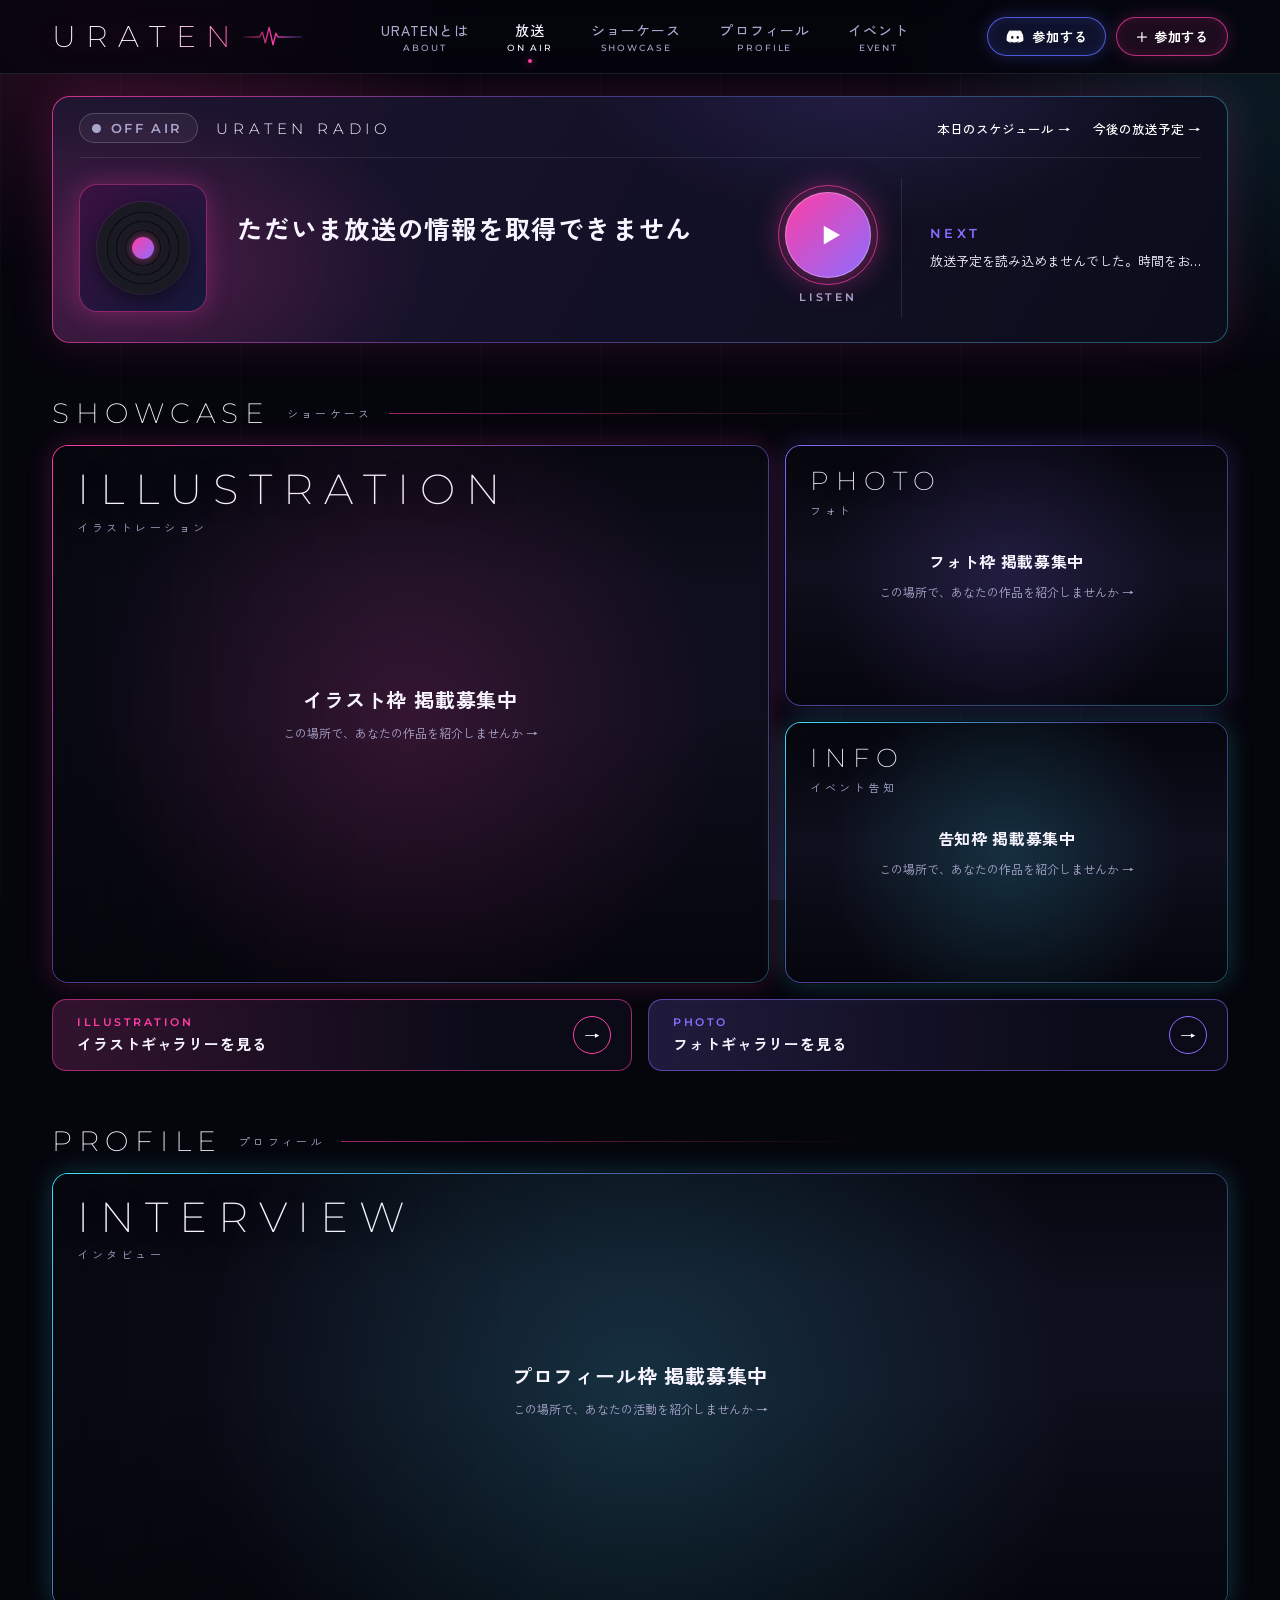
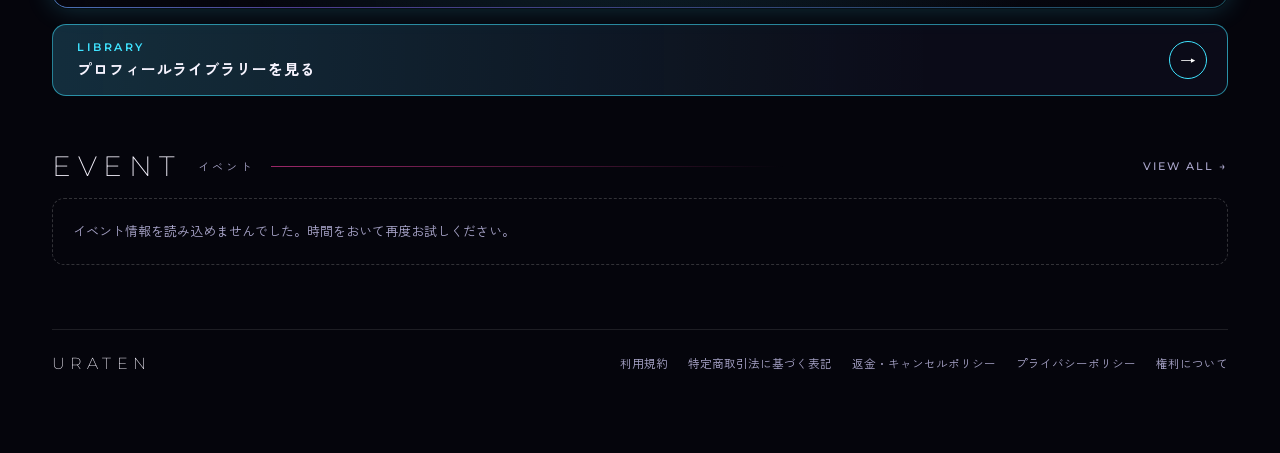
==== commit 1cfd5d2c: "SHOWCASE の INFO 枠：押すとイベント告知のモーダル（チラシ・日時と場所・お知らせあり・PR コメント・告知ページへのボタン）を開く - calendar.json の pr（PR コメン" ====
--- a/index.html
+++ b/index.html
@@ -212,6 +212,24 @@
   </div>
 </div>
 
+<!-- イベント告知のモーダル（SHOWCASE の INFO 枠から開く。calendar.json の top 由来。中身は js/app.js の openEvent） -->
+<div class="modal" id="eventModal" onclick="if(event.target===this)closeEvent()">
+  <div class="modal-card" id="eventCard" role="dialog" aria-modal="true" aria-labelledby="eName">
+    <button class="modal-close" type="button" onclick="closeEvent()" aria-label="閉じる">×</button>
+    <div class="modal-art work-art" id="eArt"></div>
+    <div class="modal-body">
+      <span class="modal-cat">INFO<span class="modal-cat-ja">イベント告知</span></span>
+      <div class="modal-name" id="eName"></div>
+      <div class="modal-when" id="eWhen"></div>
+      <div class="cal-badges" id="eNotice" hidden><span class="cal-badge is-notice">お知らせあり・詳細はリンク先で確認</span></div>
+      <div class="modal-bio" id="ePr" hidden></div>
+      <div class="modal-actions">
+        <a class="btn btn-event" id="eLink" target="_blank" rel="noopener noreferrer">告知ページを見る →</a>
+      </div>
+    </div>
+  </div>
+</div>
+
 <!-- 歌い手枠の曲目モーダル（プレーヤーの「詳細を見る」から開く） -->
 <div class="modal" id="songsModal" onclick="if(event.target===this)closeSongs()">
   <div class="modal-card is-narrow" role="dialog" aria-modal="true" aria-labelledby="songsTitle">
--- a/css/style.css
+++ b/css/style.css
@@ -452,6 +452,14 @@
 .modal-name{margin-top:6px;font-size:22px;font-weight:700}
 .modal-bio{margin-top:12px;font-size:13px;line-height:1.9;color:var(--dim);white-space:pre-line}
 .modal-actions{display:flex;gap:10px;flex-wrap:wrap;margin-top:20px}
+/* イベント告知のモーダル（#eventModal）：色はシアン。日時と場所・PR コメントは改行をそのまま出す */
+#eventModal{--accent:var(--cyan)}
+.modal-cat-ja{margin-left:10px;font-family:var(--jp);font-size:10.5px;letter-spacing:.16em;color:var(--dim)}
+.modal-when{margin-top:8px;font-size:13px;line-height:1.8;color:var(--ink);white-space:pre-line}
+#eventModal .cal-badges{margin-top:10px}
+#eventModal .modal-bio{margin-top:16px;padding-top:14px;border-top:1px solid var(--line)}
+.btn-event{border:1.5px solid var(--cyan);background:rgba(63,227,255,.10);color:#fff}
+.btn-event:hover{background:rgba(63,227,255,.22)}
 .modal-head{margin:8px 0 16px;font-size:20px;font-weight:700}
 
 /* URATENとは */
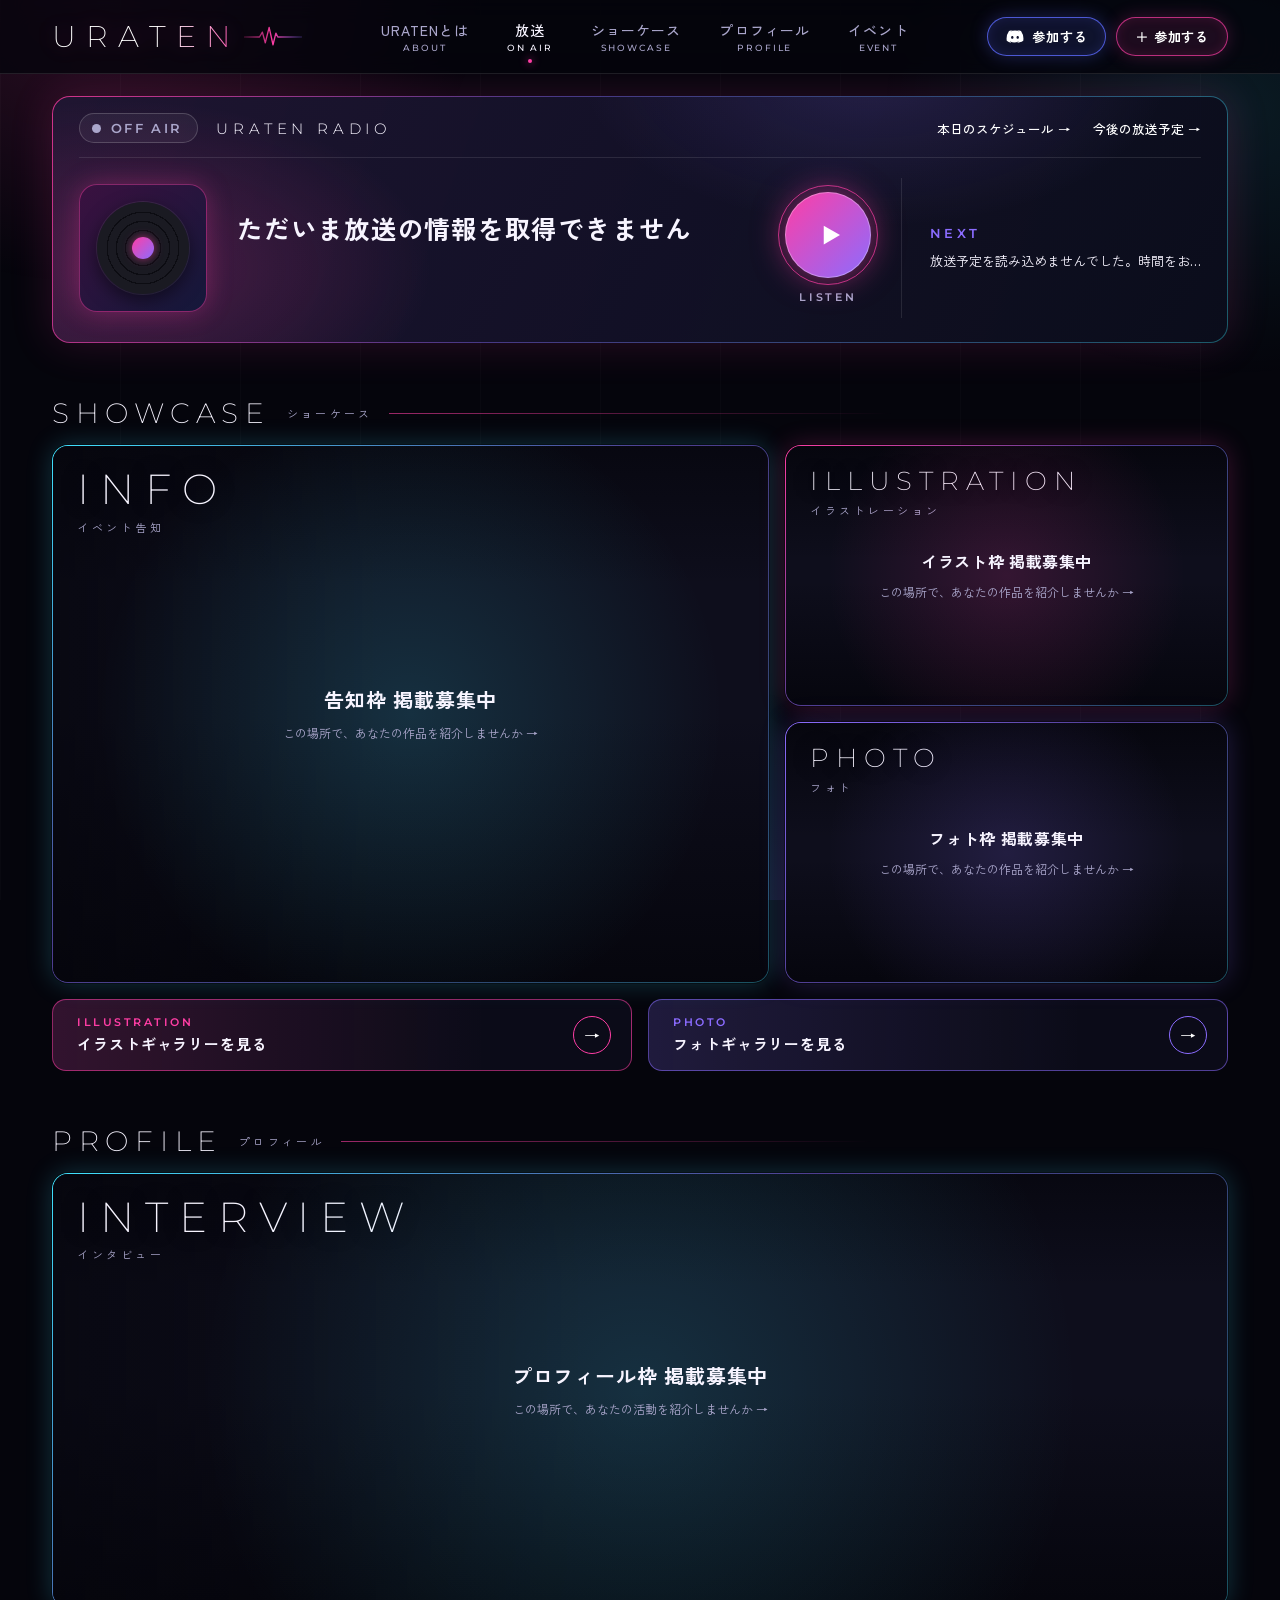
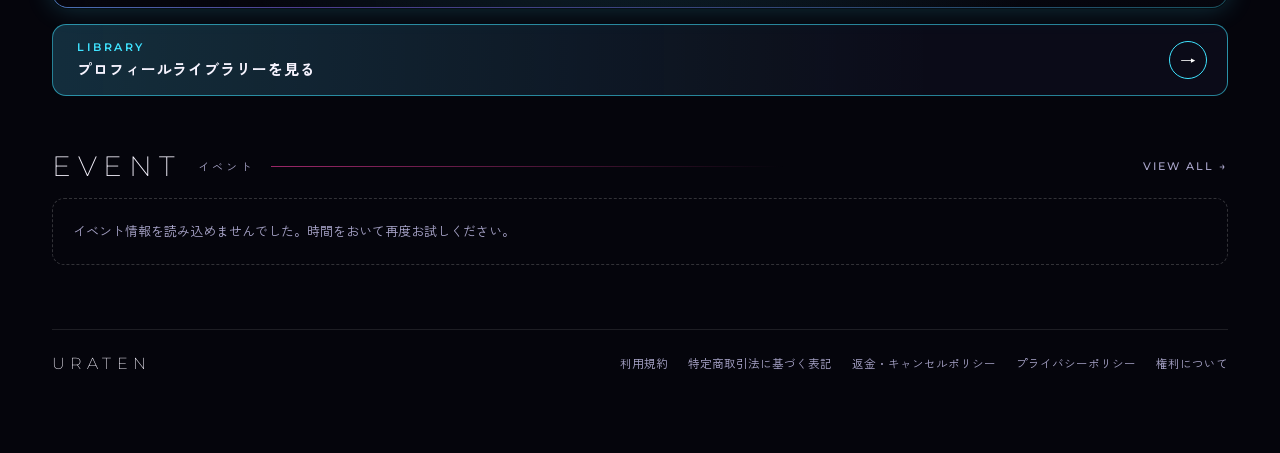
==== commit 8f2e3d42: "INFO 枠・イベント告知のモーダル：開催日を名前の上に大きく出す（数字をシアンで大きく、曜日・時刻を添える。小枠にも出す） Co-Authored-By: Claude Opus 5.5 <nore" ====
--- a/index.html
+++ b/index.html
@@ -219,8 +219,9 @@
     <div class="modal-art work-art" id="eArt"></div>
     <div class="modal-body">
       <span class="modal-cat">INFO<span class="modal-cat-ja">イベント告知</span></span>
+      <div class="ev-when modal-when" id="eWhen"></div>
       <div class="modal-name" id="eName"></div>
-      <div class="modal-when" id="eWhen"></div>
+      <div class="modal-place" id="ePlace" hidden></div>
       <div class="cal-badges" id="eNotice" hidden><span class="cal-badge is-notice">お知らせあり・詳細はリンク先で確認</span></div>
       <div class="modal-bio" id="ePr" hidden></div>
       <div class="modal-actions">
--- a/css/style.css
+++ b/css/style.css
@@ -455,7 +455,29 @@
 /* イベント告知のモーダル（#eventModal）：色はシアン。日時と場所・PR コメントは改行をそのまま出す */
 #eventModal{--accent:var(--cyan)}
 .modal-cat-ja{margin-left:10px;font-family:var(--jp);font-size:10.5px;letter-spacing:.16em;color:var(--dim)}
-.modal-when{margin-top:8px;font-size:13px;line-height:1.8;color:var(--ink);white-space:pre-line}
+/* イベント告知の開催日（INFO 枠・モーダル共通）：数字を大きくシアンで、曜日・時刻を添える */
+.ev-when{display:flex;flex-wrap:wrap;align-items:baseline;gap:0 9px;font-family:var(--display);line-height:1.1;color:var(--cyan)}
+.ev-md{font-weight:300;letter-spacing:.02em}
+.ev-wd{font-size:11px;font-weight:600;letter-spacing:.16em;color:var(--ink)}
+.ev-sep{font-weight:300;color:var(--dim)}
+.ev-time{font-weight:500;letter-spacing:.04em;color:var(--ink)}
+.vc-when{margin-top:10px;text-shadow:0 1px 10px rgba(0,0,0,.8)}
+.vc-when .ev-md{font-size:36px}
+.vc-when .ev-sep{font-size:24px}
+.vc-when .ev-time{font-size:18px}
+.vcard--sm .vc-when{margin:0 0 4px}
+.vcard--sm .vc-when .ev-md{font-size:21px}
+.vcard--sm .vc-when .ev-sep{font-size:15px}
+.vcard--sm .vc-when .ev-wd{font-size:9px}
+.vcard--sm .vc-when{gap:0 6px}
+.vcard--sm .vc-when .ev-time{font-size:12px}
+.modal-when{margin-top:12px}
+.modal-when .ev-md{font-size:42px}
+.modal-when .ev-sep{font-size:28px}
+.modal-when .ev-wd{font-size:12px}
+.modal-when .ev-time{font-size:20px}
+#eventModal .modal-name{margin-top:10px}
+.modal-place{margin-top:6px;font-size:13.5px;line-height:1.8;color:var(--ink)}
 #eventModal .cal-badges{margin-top:10px}
 #eventModal .modal-bio{margin-top:16px;padding-top:14px;border-top:1px solid var(--line)}
 .btn-event{border:1.5px solid var(--cyan);background:rgba(63,227,255,.10);color:#fff}
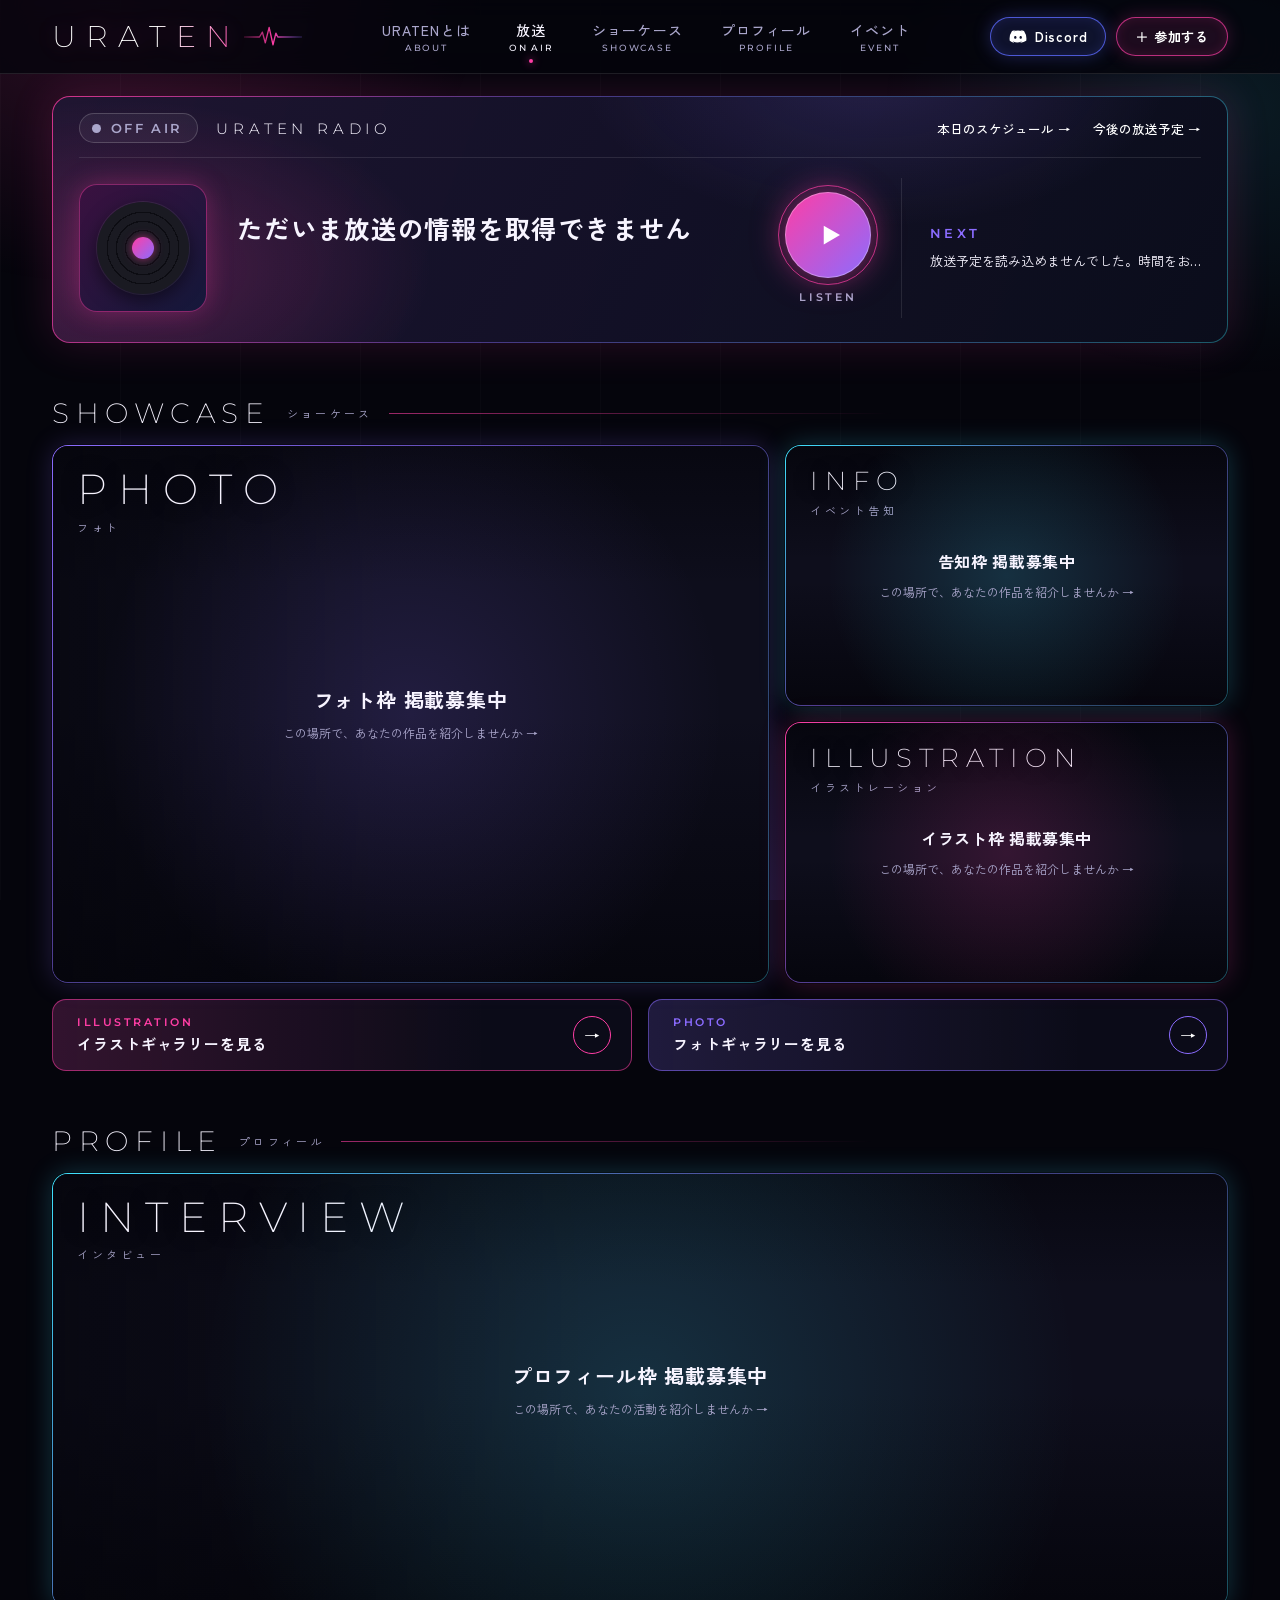
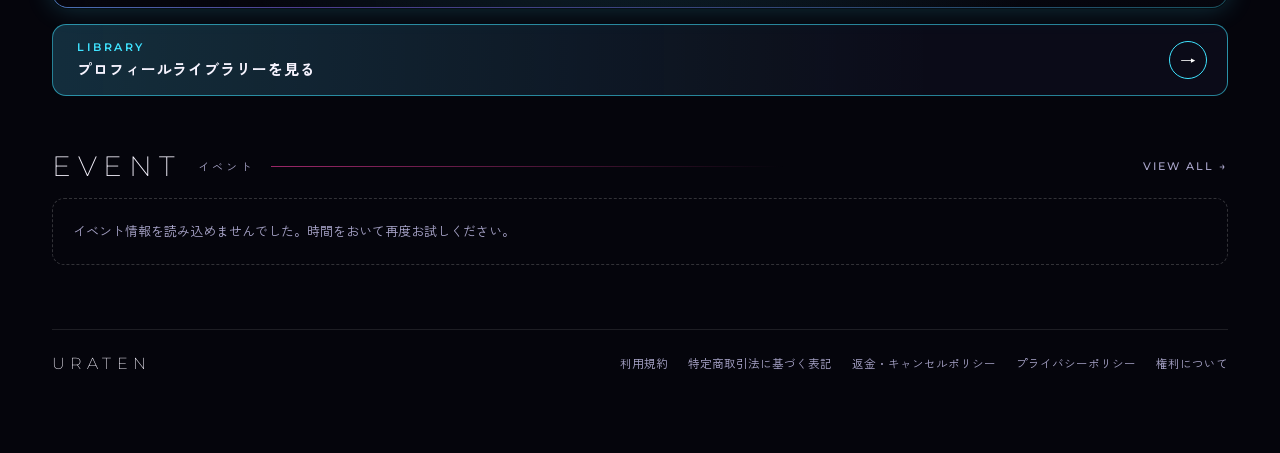
==== commit af259a99: "ヘッダー：Discord のボタンの文字を「参加する」から「Discord」に（右の「＋ 参加する」と区別する） Co-Authored-By: Claude Opus 5.5 <noreply@an" ====
--- a/index.html
+++ b/index.html
@@ -36,7 +36,7 @@
     <div class="hd-side">
       <a class="join join--dc" href="https://discord.gg/AB87TDuyt" target="_blank" rel="noopener noreferrer">
         <svg viewBox="0 0 24 24" fill="currentColor" aria-hidden="true"><path d="M20 4a18 18 0 0 0-4.5-1.4l-.2.4A12 12 0 0 1 18 4.5 17 17 0 0 0 6 4.5a12 12 0 0 1 2.7-1.1l-.2-.4A18 18 0 0 0 4 4 18 18 0 0 0 1 17a18 18 0 0 0 5.5 2.8l.4-.6a12 12 0 0 1-1.9-.9l.5-.4a13 13 0 0 0 11 0l.5.4a12 12 0 0 1-1.9.9l.4.6A18 18 0 0 0 23 17 18 18 0 0 0 20 4ZM8.4 14.3c-.9 0-1.6-.8-1.6-1.8s.7-1.8 1.6-1.8 1.6.8 1.6 1.8-.7 1.8-1.6 1.8Zm7.2 0c-.9 0-1.6-.8-1.6-1.8s.7-1.8 1.6-1.8 1.6.8 1.6 1.8-.7 1.8-1.6 1.8Z"/></svg>
-        参加する
+        Discord
       </a>
       <a class="join" href="./menu.html" target="_blank" rel="noopener noreferrer">＋ 参加する</a>
     </div>
@@ -212,25 +212,6 @@
   </div>
 </div>
 
-<!-- イベント告知のモーダル（SHOWCASE の INFO 枠から開く。calendar.json の top 由来。中身は js/app.js の openEvent） -->
-<div class="modal" id="eventModal" onclick="if(event.target===this)closeEvent()">
-  <div class="modal-card" id="eventCard" role="dialog" aria-modal="true" aria-labelledby="eName">
-    <button class="modal-close" type="button" onclick="closeEvent()" aria-label="閉じる">×</button>
-    <div class="modal-art work-art" id="eArt"></div>
-    <div class="modal-body">
-      <span class="modal-cat">INFO<span class="modal-cat-ja">イベント告知</span></span>
-      <div class="ev-when modal-when" id="eWhen"></div>
-      <div class="modal-name" id="eName"></div>
-      <div class="modal-place" id="ePlace" hidden></div>
-      <div class="cal-badges" id="eNotice" hidden><span class="cal-badge is-notice">お知らせあり・詳細はリンク先で確認</span></div>
-      <div class="modal-bio" id="ePr" hidden></div>
-      <div class="modal-actions">
-        <a class="btn btn-event" id="eLink" target="_blank" rel="noopener noreferrer">告知ページを見る →</a>
-      </div>
-    </div>
-  </div>
-</div>
-
 <!-- 歌い手枠の曲目モーダル（プレーヤーの「詳細を見る」から開く） -->
 <div class="modal" id="songsModal" onclick="if(event.target===this)closeSongs()">
   <div class="modal-card is-narrow" role="dialog" aria-modal="true" aria-labelledby="songsTitle">
--- a/css/style.css
+++ b/css/style.css
@@ -452,36 +452,6 @@
 .modal-name{margin-top:6px;font-size:22px;font-weight:700}
 .modal-bio{margin-top:12px;font-size:13px;line-height:1.9;color:var(--dim);white-space:pre-line}
 .modal-actions{display:flex;gap:10px;flex-wrap:wrap;margin-top:20px}
-/* イベント告知のモーダル（#eventModal）：色はシアン。日時と場所・PR コメントは改行をそのまま出す */
-#eventModal{--accent:var(--cyan)}
-.modal-cat-ja{margin-left:10px;font-family:var(--jp);font-size:10.5px;letter-spacing:.16em;color:var(--dim)}
-/* イベント告知の開催日（INFO 枠・モーダル共通）：数字を大きくシアンで、曜日・時刻を添える */
-.ev-when{display:flex;flex-wrap:wrap;align-items:baseline;gap:0 9px;font-family:var(--display);line-height:1.1;color:var(--cyan)}
-.ev-md{font-weight:300;letter-spacing:.02em}
-.ev-wd{font-size:11px;font-weight:600;letter-spacing:.16em;color:var(--ink)}
-.ev-sep{font-weight:300;color:var(--dim)}
-.ev-time{font-weight:500;letter-spacing:.04em;color:var(--ink)}
-.vc-when{margin-top:10px;text-shadow:0 1px 10px rgba(0,0,0,.8)}
-.vc-when .ev-md{font-size:36px}
-.vc-when .ev-sep{font-size:24px}
-.vc-when .ev-time{font-size:18px}
-.vcard--sm .vc-when{margin:0 0 4px}
-.vcard--sm .vc-when .ev-md{font-size:21px}
-.vcard--sm .vc-when .ev-sep{font-size:15px}
-.vcard--sm .vc-when .ev-wd{font-size:9px}
-.vcard--sm .vc-when{gap:0 6px}
-.vcard--sm .vc-when .ev-time{font-size:12px}
-.modal-when{margin-top:12px}
-.modal-when .ev-md{font-size:42px}
-.modal-when .ev-sep{font-size:28px}
-.modal-when .ev-wd{font-size:12px}
-.modal-when .ev-time{font-size:20px}
-#eventModal .modal-name{margin-top:10px}
-.modal-place{margin-top:6px;font-size:13.5px;line-height:1.8;color:var(--ink)}
-#eventModal .cal-badges{margin-top:10px}
-#eventModal .modal-bio{margin-top:16px;padding-top:14px;border-top:1px solid var(--line)}
-.btn-event{border:1.5px solid var(--cyan);background:rgba(63,227,255,.10);color:#fff}
-.btn-event:hover{background:rgba(63,227,255,.22)}
 .modal-head{margin:8px 0 16px;font-size:20px;font-weight:700}
 
 /* URATENとは */
@@ -594,7 +564,8 @@
 
   .visual{grid-template-columns:1fr 1fr;grid-template-rows:auto auto;height:auto;gap:10px}
   .show-status{padding:60px 0}
-  .vcard--lg{grid-row:auto;grid-column:1 / 3;aspect-ratio:4 / 5;max-height:78vh}
+  /* width:100%：aspect-ratio のあるグリッド項目は横に伸びないため、max-height が横幅まで縮めてしまう（770px 前後で右が空く） */
+  .vcard--lg{grid-row:auto;grid-column:1 / 3;aspect-ratio:4 / 5;max-height:78vh;width:100%}
   .vcard--sm{aspect-ratio:3 / 4}
   .vcard{border-radius:14px}
   .vc-head{padding:16px 16px}
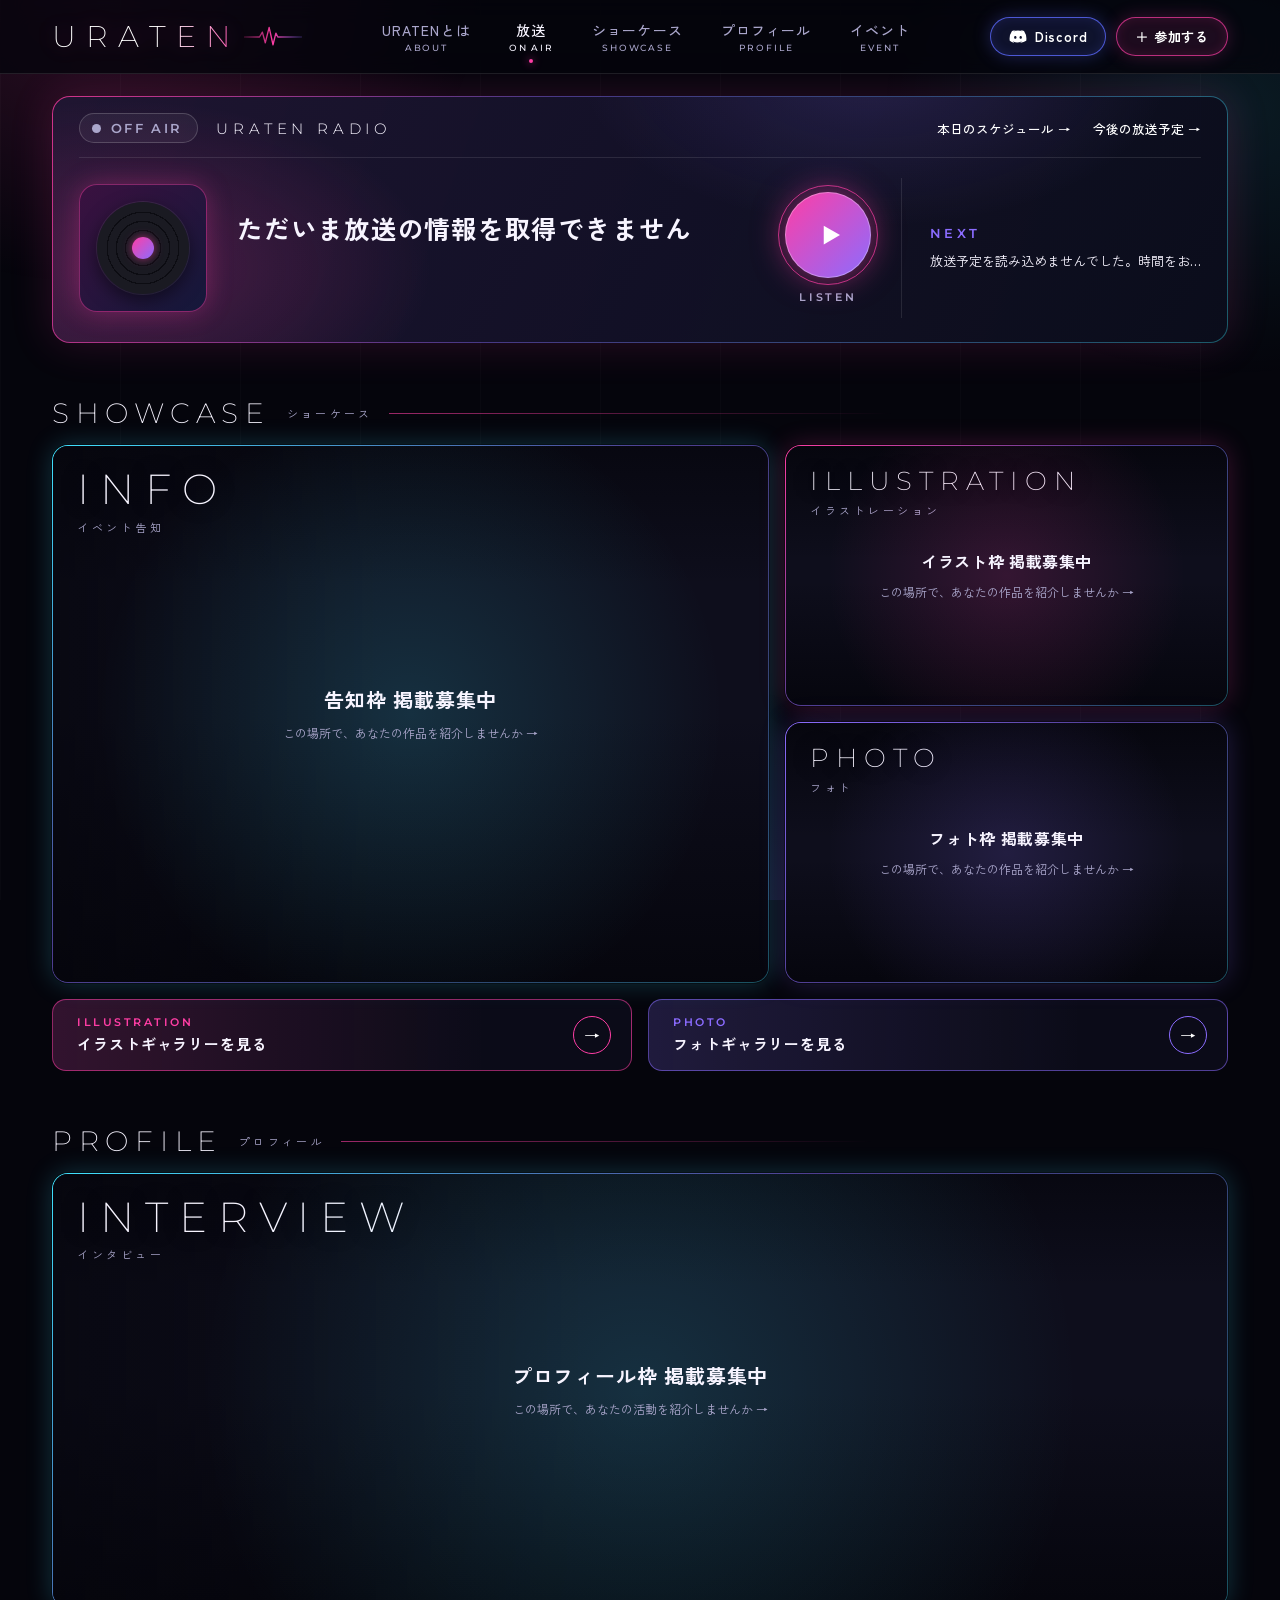
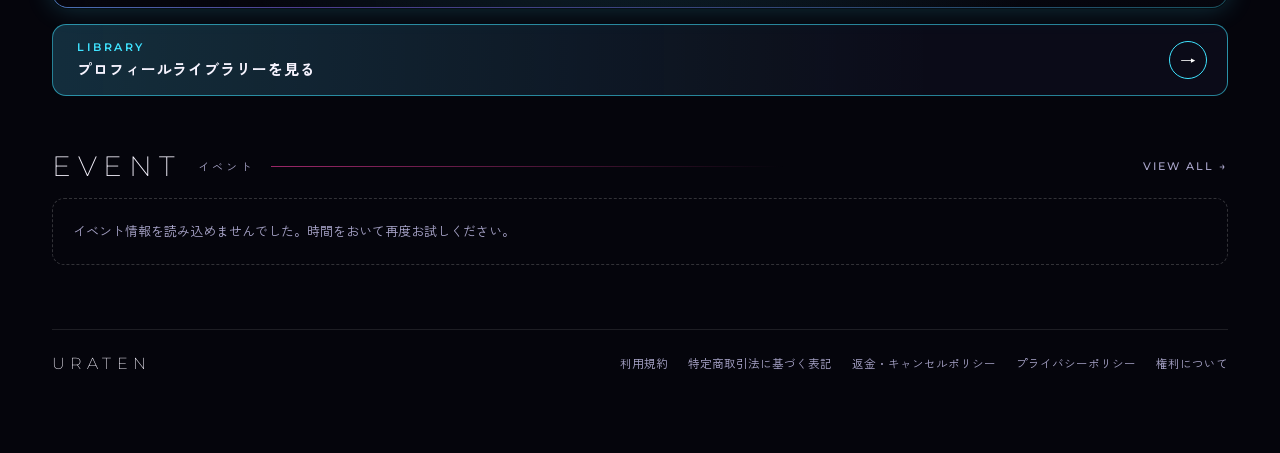
==== commit 6dcb46e3: "Merge branch 'privacy-recaptcha'" ====
--- a/index.html
+++ b/index.html
@@ -212,6 +212,25 @@
   </div>
 </div>
 
+<!-- イベント告知のモーダル（SHOWCASE の INFO 枠から開く。calendar.json の top 由来。中身は js/app.js の openEvent） -->
+<div class="modal" id="eventModal" onclick="if(event.target===this)closeEvent()">
+  <div class="modal-card" id="eventCard" role="dialog" aria-modal="true" aria-labelledby="eName">
+    <button class="modal-close" type="button" onclick="closeEvent()" aria-label="閉じる">×</button>
+    <div class="modal-art work-art" id="eArt"></div>
+    <div class="modal-body">
+      <span class="modal-cat">INFO<span class="modal-cat-ja">イベント告知</span></span>
+      <div class="ev-when modal-when" id="eWhen"></div>
+      <div class="modal-name" id="eName"></div>
+      <div class="modal-place" id="ePlace" hidden></div>
+      <div class="cal-badges" id="eNotice" hidden><span class="cal-badge is-notice">お知らせあり・詳細はリンク先で確認</span></div>
+      <div class="modal-bio" id="ePr" hidden></div>
+      <div class="modal-actions">
+        <a class="btn btn-event" id="eLink" target="_blank" rel="noopener noreferrer">告知ページを見る →</a>
+      </div>
+    </div>
+  </div>
+</div>
+
 <!-- 歌い手枠の曲目モーダル（プレーヤーの「詳細を見る」から開く） -->
 <div class="modal" id="songsModal" onclick="if(event.target===this)closeSongs()">
   <div class="modal-card is-narrow" role="dialog" aria-modal="true" aria-labelledby="songsTitle">
--- a/css/style.css
+++ b/css/style.css
@@ -452,6 +452,36 @@
 .modal-name{margin-top:6px;font-size:22px;font-weight:700}
 .modal-bio{margin-top:12px;font-size:13px;line-height:1.9;color:var(--dim);white-space:pre-line}
 .modal-actions{display:flex;gap:10px;flex-wrap:wrap;margin-top:20px}
+/* イベント告知のモーダル（#eventModal）：色はシアン。日時と場所・PR コメントは改行をそのまま出す */
+#eventModal{--accent:var(--cyan)}
+.modal-cat-ja{margin-left:10px;font-family:var(--jp);font-size:10.5px;letter-spacing:.16em;color:var(--dim)}
+/* イベント告知の開催日（INFO 枠・モーダル共通）：数字を大きくシアンで、曜日・時刻を添える */
+.ev-when{display:flex;flex-wrap:wrap;align-items:baseline;gap:0 9px;font-family:var(--display);line-height:1.1;color:var(--cyan)}
+.ev-md{font-weight:300;letter-spacing:.02em}
+.ev-wd{font-size:11px;font-weight:600;letter-spacing:.16em;color:var(--ink)}
+.ev-sep{font-weight:300;color:var(--dim)}
+.ev-time{font-weight:500;letter-spacing:.04em;color:var(--ink)}
+.vc-when{margin-top:10px;text-shadow:0 1px 10px rgba(0,0,0,.8)}
+.vc-when .ev-md{font-size:36px}
+.vc-when .ev-sep{font-size:24px}
+.vc-when .ev-time{font-size:18px}
+.vcard--sm .vc-when{margin:0 0 4px}
+.vcard--sm .vc-when .ev-md{font-size:21px}
+.vcard--sm .vc-when .ev-sep{font-size:15px}
+.vcard--sm .vc-when .ev-wd{font-size:9px}
+.vcard--sm .vc-when{gap:0 6px}
+.vcard--sm .vc-when .ev-time{font-size:12px}
+.modal-when{margin-top:12px}
+.modal-when .ev-md{font-size:42px}
+.modal-when .ev-sep{font-size:28px}
+.modal-when .ev-wd{font-size:12px}
+.modal-when .ev-time{font-size:20px}
+#eventModal .modal-name{margin-top:10px}
+.modal-place{margin-top:6px;font-size:13.5px;line-height:1.8;color:var(--ink)}
+#eventModal .cal-badges{margin-top:10px}
+#eventModal .modal-bio{margin-top:16px;padding-top:14px;border-top:1px solid var(--line)}
+.btn-event{border:1.5px solid var(--cyan);background:rgba(63,227,255,.10);color:#fff}
+.btn-event:hover{background:rgba(63,227,255,.22)}
 .modal-head{margin:8px 0 16px;font-size:20px;font-weight:700}
 
 /* URATENとは */
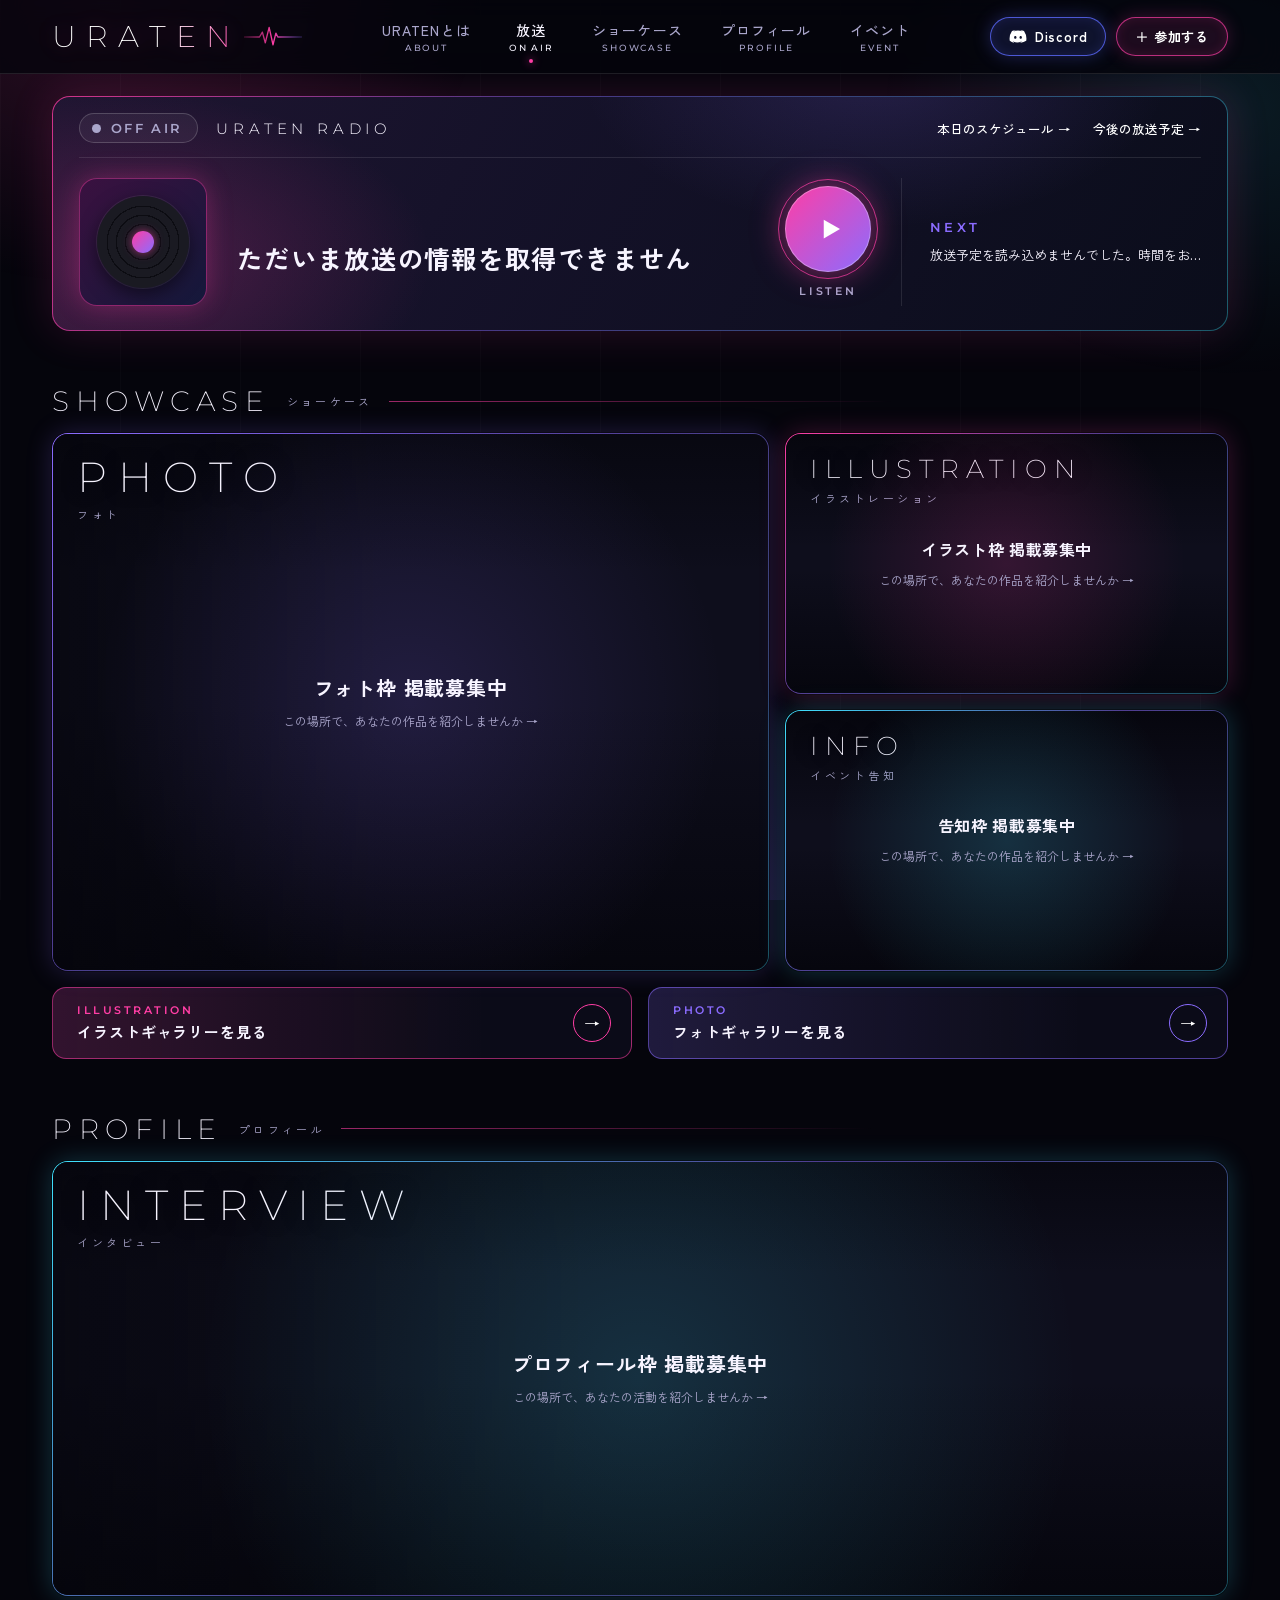
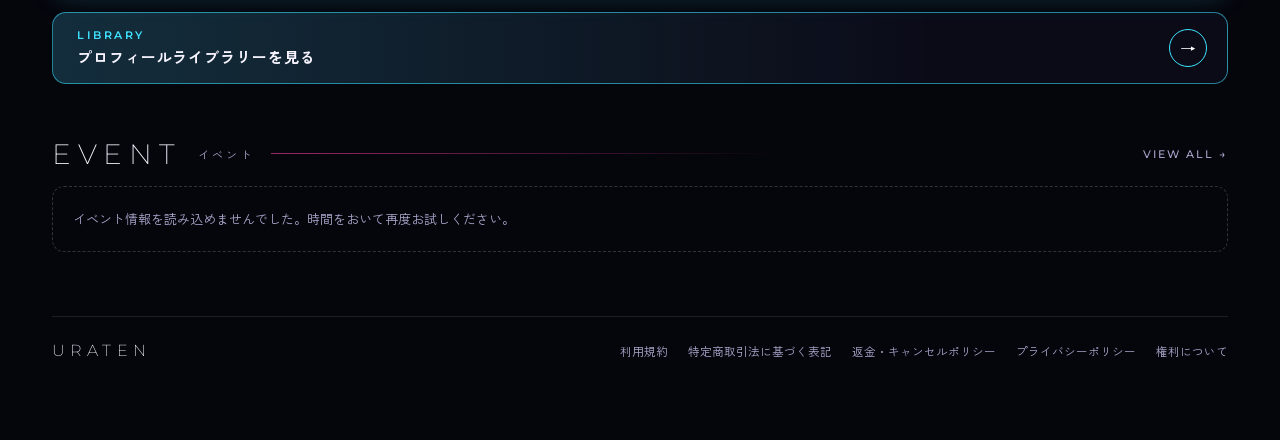
==== commit 2f4e373d: "プレーヤー：番組は「時間・番組タイトル・楽曲名（歌番組だけ）・出演者名」の4行に。紹介URL は出演者名のリンクにし、詳細ボタンと曲目モーダルを外す。当日のスケジュールに「本日のCM」（today_c" ====
--- a/index.html
+++ b/index.html
@@ -77,11 +77,8 @@
       <div class="pl-info">
         <div class="pl-time" id="npTime"></div>
         <div class="pl-title" id="npTitle">URATEN</div>
-        <div class="pl-cast" id="npArtist"></div>
-        <div class="pl-detail-row">
-          <a class="pl-detail" id="npLink" target="_blank" rel="noopener" hidden></a>
-          <button class="pl-detail" id="npSongs" type="button" onclick="openSongs()" hidden></button>
-        </div>
+        <div class="pl-song" id="npSong" hidden></div>
+        <div class="pl-cast" id="npArtist" hidden></div>
       </div>
       <div class="pl-playbox">
         <button class="pl-play" id="playBtn" type="button" aria-label="再生" aria-pressed="false">
@@ -231,18 +228,6 @@
   </div>
 </div>
 
-<!-- 歌い手枠の曲目モーダル（プレーヤーの「詳細を見る」から開く） -->
-<div class="modal" id="songsModal" onclick="if(event.target===this)closeSongs()">
-  <div class="modal-card is-narrow" role="dialog" aria-modal="true" aria-labelledby="songsTitle">
-    <button class="modal-close" type="button" onclick="closeSongs()" aria-label="閉じる">×</button>
-    <div class="modal-body" style="padding:26px">
-      <span class="modal-cat">SONGS</span>
-      <div class="modal-head" id="songsTitle"></div>
-      <div id="songsList"></div>
-    </div>
-  </div>
-</div>
-
 <!-- 当日のスケジュールモーダル -->
 <div class="modal" id="schedModal" onclick="if(event.target===this)closeSched()">
   <div class="modal-card is-narrow" role="dialog" aria-modal="true" aria-labelledby="schedTitle">
--- a/css/style.css
+++ b/css/style.css
@@ -33,8 +33,8 @@
 /* =========================================================
    プレーヤー
    js/app.js（initRadio）が中身を入れる：
-     #npOnair（.is-offline）/ #npOnairLabel / #npTime / #npTitle / #npArtist /
-     #npLink / #npSongs / #npArt / #npVinyl / #playBtn（.playing / .loading）/
+     #npOnair（.is-offline）/ #npOnairLabel / #npTime / #npTitle / #npSong / #npArtist /
+     #npArt / #npVinyl / #playBtn（.playing / .loading）/
      #player（.is-playing）/ #playLabel
    「このあと」の行（.up）は js/onair.js が #upNext に入れる
 ========================================================= */
@@ -78,14 +78,19 @@
 /* 放送時間・番組名・出演者・詳細を見る の4行。内容の有無で位置が動かないよう、
    どれも1行に固定して高さを確保する。はみ出す行は js/app.js が幅を測って横に流す */
 .pl-info{grid-area:info;min-width:0}
-.pl-time,.pl-title,.pl-cast{white-space:nowrap;overflow:hidden}
+/* 4行：時間・番組タイトル・楽曲名（歌番組だけ）・出演者名。楽曲名と出演者名は空なら行ごと出さない（hidden） */
+.pl-time,.pl-title,.pl-song,.pl-cast{white-space:nowrap;overflow:hidden}
 .pl-time{font-family:var(--display);font-size:17px;font-weight:500;letter-spacing:.08em;color:var(--cyan);min-height:1.45em}
 .pl-title{margin-top:6px;font-size:clamp(20px,2vw,26px);font-weight:700;letter-spacing:.03em;min-height:1.4em}
-.pl-cast{margin-top:5px;font-size:16px;color:var(--dim);min-height:1.55em}
-.pl-detail-row{margin-top:12px;min-height:31px}
-.pl-detail{display:inline-flex;align-items:center;gap:6px;padding:6px 15px;border-radius:99px;font-size:12.5px;font-weight:500;letter-spacing:.04em;cursor:pointer;
-  color:#fff;border:1px solid rgba(255,255,255,.4);background:rgba(255,255,255,.05);transition:.2s}
-.pl-detail:hover{border-color:var(--cyan);color:var(--cyan)}
+.pl-song{margin-top:3px;font-size:16px;font-weight:500;color:var(--ink);min-height:1.55em}
+.pl-cast{margin-top:1px;font-size:16px;color:var(--dim);min-height:1.55em}
+/* 紹介URL は出演者名に付ける。文字だけでは気づきにくいので下線と ↗ を付け、上下に余白を足して押しやすくする */
+.pl-cast a.mq-in{padding:3px 0;color:var(--ink);text-decoration:underline;text-decoration-color:rgba(255,255,255,.45);
+  text-underline-offset:4px;transition:color .2s}
+.pl-cast a.mq-in::after{content:"↗";margin-left:.35em;color:var(--cyan);text-decoration:none;display:inline-block}
+.pl-cast a.mq-in:hover{color:var(--cyan);text-decoration-color:var(--cyan)}
+/* 歌番組の CM のあいだ：行は出さないが、リンクのある行と同じ高さだけ場所を残す（js/app.js の render） */
+.pl-cast.is-reserved{visibility:hidden;min-height:calc(1.55em + 6px)}
 /* 横スクロール（はみ出す行だけ）。@keyframes と animation は js/app.js が書き出す */
 .mq-in{display:inline-block;white-space:nowrap}
 
@@ -140,12 +145,24 @@
 .fx-front{z-index:45}
 .fx-ready .player,.fx-ready .vcard,.fx-ready .cal-row,.fx-ready .gl-btn{--fxa:0}
 .fx-on .player,.fx-on .vcard,.fx-on .cal-row,.fx-on .gl-btn{--fxa:1}
+/* プレーヤーは LEVEL が上がるほど透かす（body[data-fx-lv]。js/app.js の syncLook）。地の濃さは
+   LEVEL 1〜4 で .62 / .50 / .38 / .26。LEVEL 0 へ戻る途中は元の濃さへ戻していく。
+   地が薄くなるぶん、文字に影を敷いて読みやすさを保つ（影も --fxa に合わせて濃くなる） */
+.fx-on .player{--fxa:.49}
+.fx-on[data-fx-lv="0"] .player{--fxa:0}
+.fx-on[data-fx-lv="2"] .player{--fxa:.66}
+.fx-on[data-fx-lv="3"] .player{--fxa:.83}
+.fx-on[data-fx-lv="4"] .player{--fxa:1}
 .fx-ready .player{transition:--fxa 6s ease;
   background:
-    radial-gradient(440px 240px at 6% 70%,rgba(255,62,165,.22),transparent 70%) padding-box,
-    radial-gradient(420px 220px at 70% -10%,rgba(139,108,255,.16),transparent 70%) padding-box,
-    linear-gradient(120deg,rgba(24,20,46,calc(.96 - .54 * var(--fxa,0))),rgba(10,10,24,calc(.96 - .54 * var(--fxa,0)))) padding-box,
-    linear-gradient(110deg,rgba(255,62,165,.8),rgba(139,108,255,.5) 40%,rgba(63,227,255,.38)) border-box}
+    radial-gradient(440px 240px at 6% 70%,rgba(255,62,165,calc(.22 - .1 * var(--fxa,0))),transparent 70%) padding-box,
+    radial-gradient(420px 220px at 70% -10%,rgba(139,108,255,calc(.16 - .08 * var(--fxa,0))),transparent 70%) padding-box,
+    linear-gradient(120deg,rgba(24,20,46,calc(.96 - .7 * var(--fxa,0))),rgba(10,10,24,calc(.96 - .7 * var(--fxa,0)))) padding-box,
+    linear-gradient(110deg,rgba(255,62,165,.8),rgba(139,108,255,.5) 40%,rgba(63,227,255,.38)) border-box;
+  text-shadow:0 1px 3px rgba(0,0,0,calc(.9 * var(--fxa,0))),0 0 14px rgba(0,0,0,calc(.7 * var(--fxa,0)))}
+/* 補足の文字（出演者・このあとの「もっと見る」）は地が薄いと沈むので、少し明るくする */
+.fx-on[data-fx-lv="3"] .player .pl-cast,.fx-on[data-fx-lv="4"] .player .pl-cast,
+.fx-on[data-fx-lv="3"] .player .pl-next-more,.fx-on[data-fx-lv="4"] .player .pl-next-more{color:#cfcbe8}
 .fx-ready .vcard{transition:box-shadow .25s,--fxa 6s ease;
   background:linear-gradient(rgba(14,14,28,calc(1 - .58 * var(--fxa,0))),rgba(14,14,28,calc(1 - .58 * var(--fxa,0)))) padding-box,
              linear-gradient(140deg,var(--accent),rgba(139,108,255,.55) 45%,rgba(63,227,255,.35)) border-box}
@@ -546,6 +563,13 @@
 .oa-row.is-now .oa-title{color:#fff}
 .oa-row.is-now .oa-time{color:var(--pink);text-shadow:0 0 12px rgba(255,62,165,.4)}
 .oa-row.is-done{opacity:.55}
+/* 本日のCM（当日のスケジュールのモーダルだけ。today_cm.json） */
+.oa-cm{margin-top:22px}
+.oa-cm-list{list-style:none;display:flex;flex-wrap:wrap;gap:8px;margin:8px 0 0;padding:0}
+.oa-cm-item{font-size:12.5px;line-height:1.5;padding:6px 14px;border-radius:99px;color:var(--ink);border:1px solid var(--line2);background:rgba(255,255,255,.04)}
+a.oa-cm-item{text-decoration:underline;text-underline-offset:3px;text-decoration-color:rgba(255,255,255,.35)}
+a.oa-cm-item::after{content:"↗";margin-left:.3em;color:var(--cyan)}
+a.oa-cm-item:hover{border-color:var(--cyan);color:var(--cyan)}
 .oa-row.is-done .oa-time{color:var(--dim);text-shadow:none}
 
 
@@ -578,9 +602,10 @@
   .pl-disc::after{width:15px;height:15px}
   .pl-time{font-size:14px}
   .pl-title{font-size:17px;margin-top:3px}
-  .pl-cast{font-size:13.5px;margin-top:3px}
-  .pl-detail-row{margin-top:8px;min-height:27px}
-  .pl-detail{padding:4px 12px;font-size:11.5px}
+  .pl-song{font-size:13.5px;margin-top:3px}
+  .pl-cast{font-size:13.5px;margin-top:1px}
+  .pl-cast a.mq-in{padding:7px 0}
+  .pl-cast.is-reserved{min-height:calc(1.55em + 13px)}
   .pl-playbox{width:62px;gap:8px}
   .pl-play{width:62px;height:62px}
   .pl-play::before{inset:-5px}
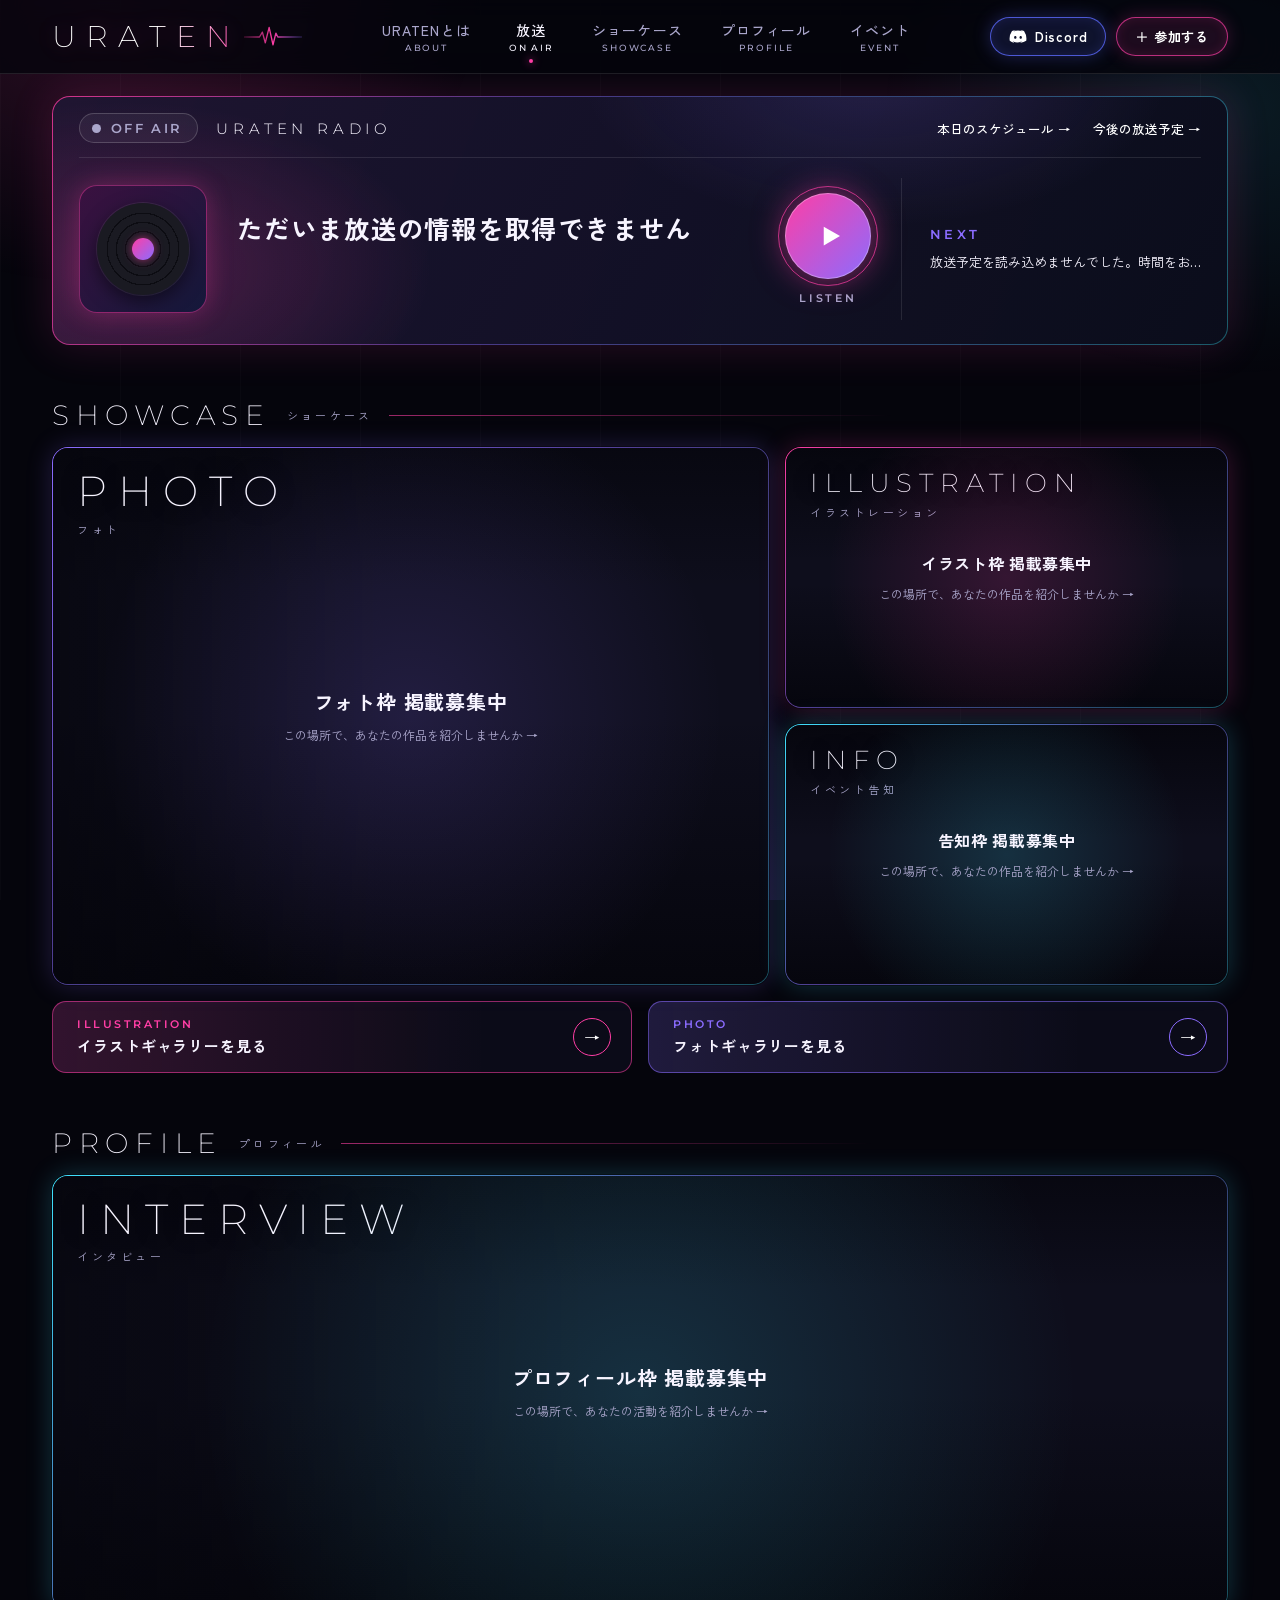
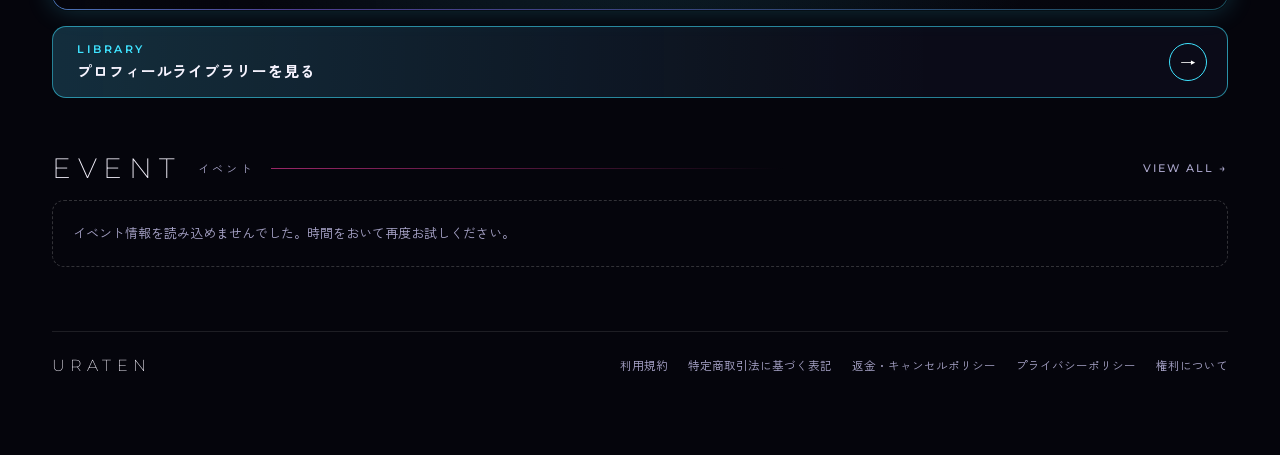
==== commit 4b41634b: "プレーヤー：3行目を、歌番組は「楽曲名 / アーティスト名」、番組は出演者名だけに。紹介URL は出演者名のリンクをやめ、4行目の「詳細を見る →」ボタンに戻す（行は空でも残して高さをそろえる） Co" ====
--- a/index.html
+++ b/index.html
@@ -77,8 +77,10 @@
       <div class="pl-info">
         <div class="pl-time" id="npTime"></div>
         <div class="pl-title" id="npTitle">URATEN</div>
-        <div class="pl-song" id="npSong" hidden></div>
-        <div class="pl-cast" id="npArtist" hidden></div>
+        <div class="pl-cast" id="npArtist"></div>
+        <div class="pl-detail-row">
+          <a class="pl-detail" id="npLink" target="_blank" rel="noopener noreferrer" hidden></a>
+        </div>
       </div>
       <div class="pl-playbox">
         <button class="pl-play" id="playBtn" type="button" aria-label="再生" aria-pressed="false">
--- a/css/style.css
+++ b/css/style.css
@@ -33,8 +33,8 @@
 /* =========================================================
    プレーヤー
    js/app.js（initRadio）が中身を入れる：
-     #npOnair（.is-offline）/ #npOnairLabel / #npTime / #npTitle / #npSong / #npArtist /
-     #npArt / #npVinyl / #playBtn（.playing / .loading）/
+     #npOnair（.is-offline）/ #npOnairLabel / #npTime / #npTitle / #npArtist /
+     #npLink / #npArt / #npVinyl / #playBtn（.playing / .loading）/
      #player（.is-playing）/ #playLabel
    「このあと」の行（.up）は js/onair.js が #upNext に入れる
 ========================================================= */
@@ -78,19 +78,16 @@
 /* 放送時間・番組名・出演者・詳細を見る の4行。内容の有無で位置が動かないよう、
    どれも1行に固定して高さを確保する。はみ出す行は js/app.js が幅を測って横に流す */
 .pl-info{grid-area:info;min-width:0}
-/* 4行：時間・番組タイトル・楽曲名（歌番組だけ）・出演者名。楽曲名と出演者名は空なら行ごと出さない（hidden） */
-.pl-time,.pl-title,.pl-song,.pl-cast{white-space:nowrap;overflow:hidden}
+/* 4行：時間・番組タイトル・3行目（歌番組は「楽曲名 / アーティスト名」、番組は出演者名、BGM はアーティスト）・
+   詳細を見る（紹介URL があるときだけ）。3行目とボタンの行は空でも場所を残す（高さを変えないため） */
+.pl-time,.pl-title,.pl-cast{white-space:nowrap;overflow:hidden}
 .pl-time{font-family:var(--display);font-size:17px;font-weight:500;letter-spacing:.08em;color:var(--cyan);min-height:1.45em}
 .pl-title{margin-top:6px;font-size:clamp(20px,2vw,26px);font-weight:700;letter-spacing:.03em;min-height:1.4em}
-.pl-song{margin-top:3px;font-size:16px;font-weight:500;color:var(--ink);min-height:1.55em}
-.pl-cast{margin-top:1px;font-size:16px;color:var(--dim);min-height:1.55em}
-/* 紹介URL は出演者名に付ける。文字だけでは気づきにくいので下線と ↗ を付け、上下に余白を足して押しやすくする */
-.pl-cast a.mq-in{padding:3px 0;color:var(--ink);text-decoration:underline;text-decoration-color:rgba(255,255,255,.45);
-  text-underline-offset:4px;transition:color .2s}
-.pl-cast a.mq-in::after{content:"↗";margin-left:.35em;color:var(--cyan);text-decoration:none;display:inline-block}
-.pl-cast a.mq-in:hover{color:var(--cyan);text-decoration-color:var(--cyan)}
-/* 歌番組の CM のあいだ：行は出さないが、リンクのある行と同じ高さだけ場所を残す（js/app.js の render） */
-.pl-cast.is-reserved{visibility:hidden;min-height:calc(1.55em + 6px)}
+.pl-cast{margin-top:5px;font-size:16px;color:var(--dim);min-height:1.55em}
+.pl-detail-row{margin-top:12px;min-height:33px}
+.pl-detail{display:inline-flex;align-items:center;gap:6px;padding:6px 15px;border-radius:99px;font-size:12.5px;font-weight:500;letter-spacing:.04em;cursor:pointer;
+  color:#fff;border:1px solid rgba(255,255,255,.4);background:rgba(255,255,255,.05);transition:.2s}
+.pl-detail:hover{border-color:var(--cyan);color:var(--cyan)}
 /* 横スクロール（はみ出す行だけ）。@keyframes と animation は js/app.js が書き出す */
 .mq-in{display:inline-block;white-space:nowrap}
 
@@ -602,10 +599,9 @@
   .pl-disc::after{width:15px;height:15px}
   .pl-time{font-size:14px}
   .pl-title{font-size:17px;margin-top:3px}
-  .pl-song{font-size:13.5px;margin-top:3px}
-  .pl-cast{font-size:13.5px;margin-top:1px}
-  .pl-cast a.mq-in{padding:7px 0}
-  .pl-cast.is-reserved{min-height:calc(1.55em + 13px)}
+  .pl-cast{font-size:13.5px;margin-top:3px}
+  .pl-detail-row{margin-top:8px;min-height:27px}
+  .pl-detail{padding:4px 12px;font-size:11.5px}
   .pl-playbox{width:62px;gap:8px}
   .pl-play{width:62px;height:62px}
   .pl-play::before{inset:-5px}
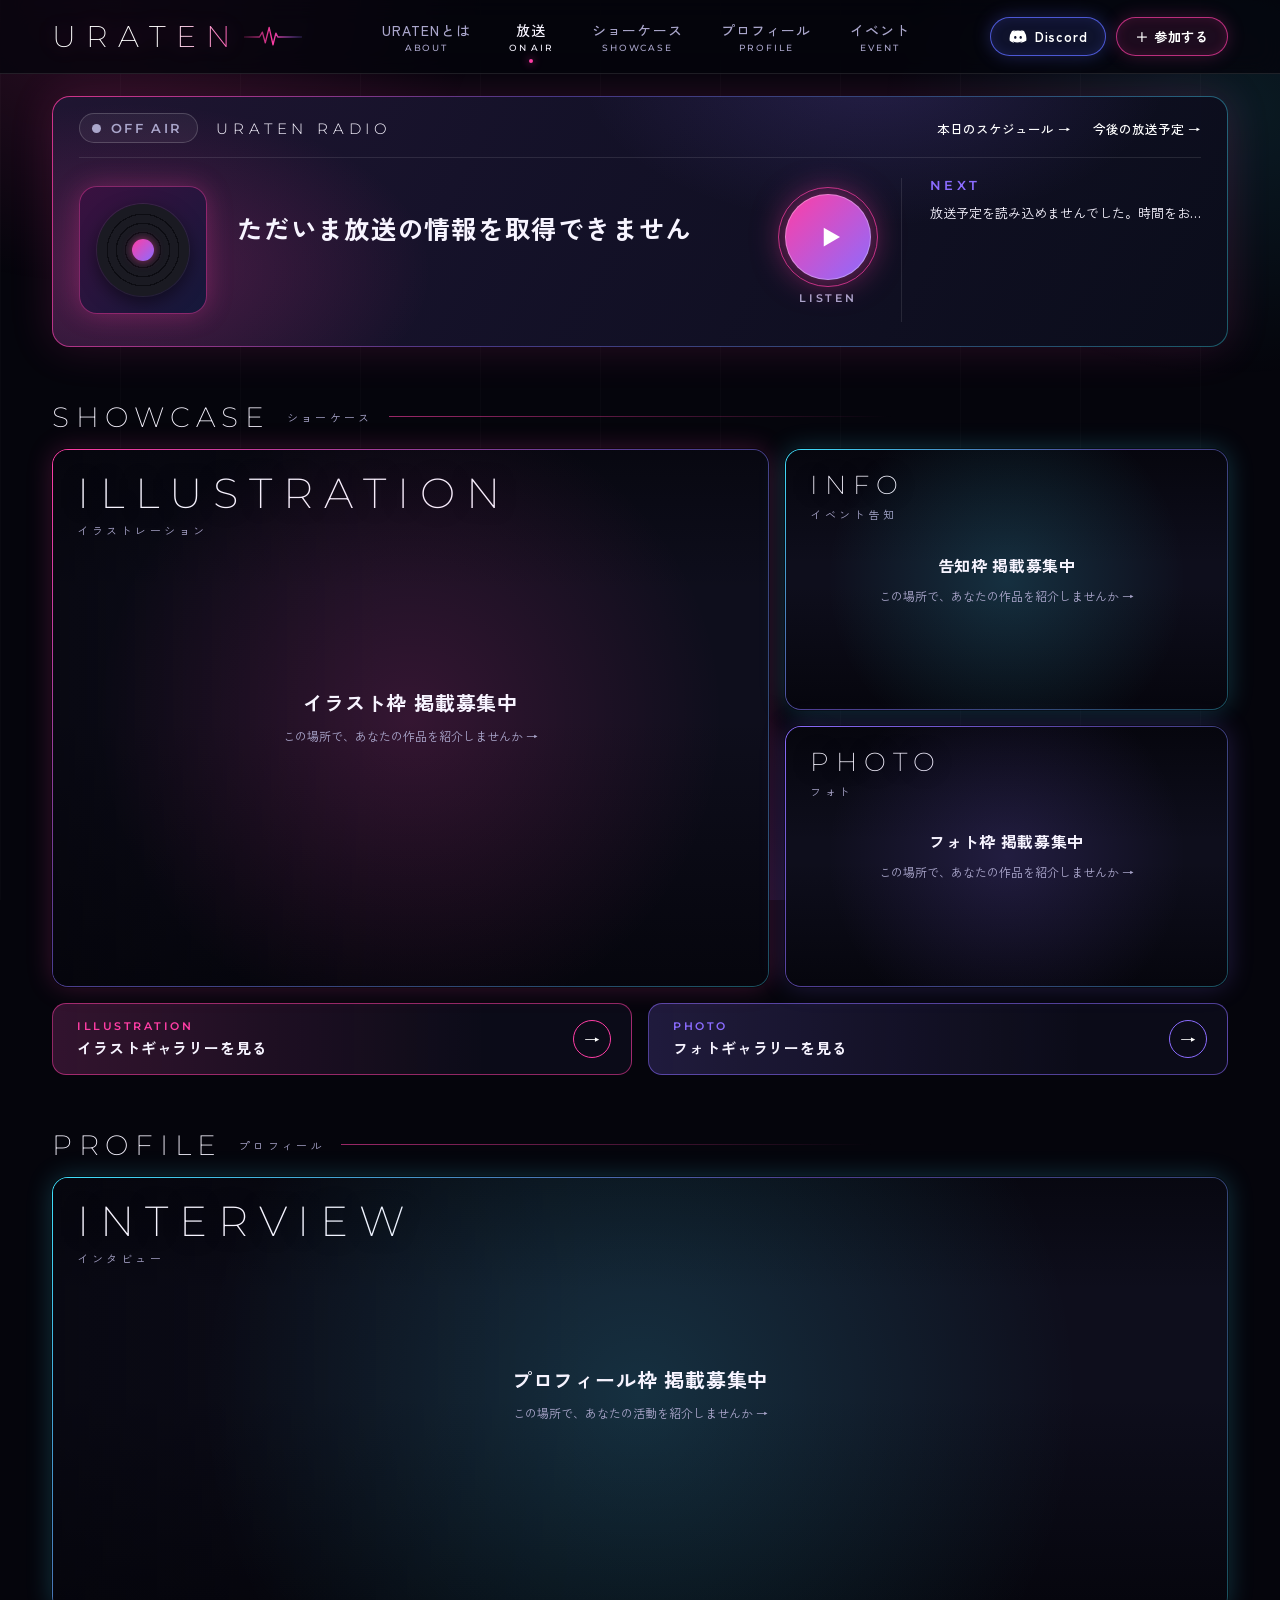
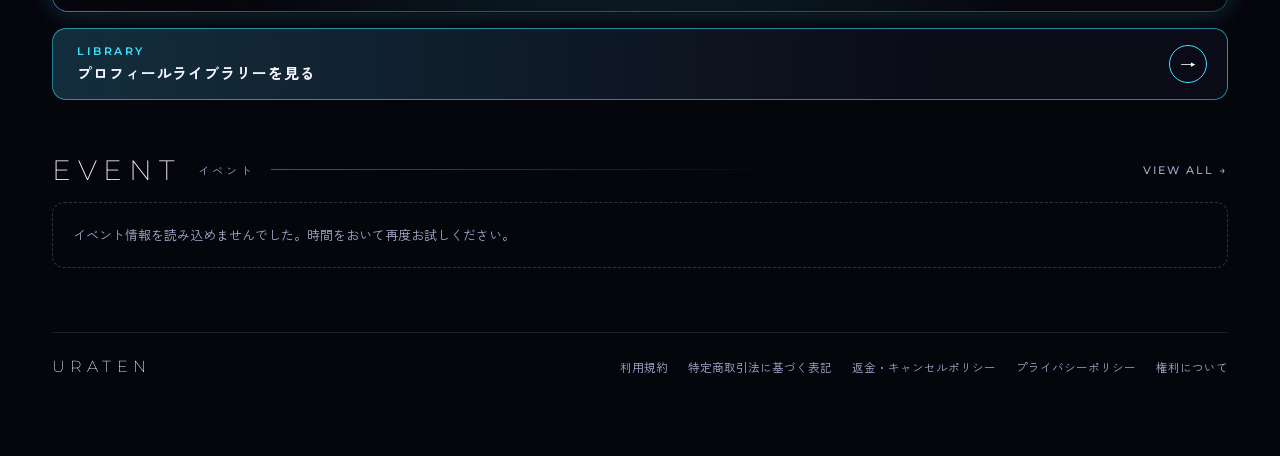
==== commit 738f1ade: "トップ：タイトルとロック画面のアルバム名を「URATEN Radio」から「URATEN」に Co-Authored-By: Claude Opus 5.5 <noreply@anthropic.co" ====
--- a/index.html
+++ b/index.html
@@ -3,7 +3,7 @@
 <head>
 <meta charset="UTF-8">
 <meta name="viewport" content="width=device-width, initial-scale=1.0">
-<title>URATEN Radio</title>
+<title>URATEN</title>
 <link rel="preconnect" href="https://fonts.googleapis.com">
 <link rel="preconnect" href="https://fonts.gstatic.com" crossorigin>
 <link rel="stylesheet" href="https://fonts.googleapis.com/css2?family=Montserrat:wght@200;300;500;600&family=Zen+Kaku+Gothic+New:wght@400;500;700&display=swap">
--- a/css/style.css
+++ b/css/style.css
@@ -83,7 +83,8 @@
 .pl-time,.pl-title,.pl-cast{white-space:nowrap;overflow:hidden}
 .pl-time{font-family:var(--display);font-size:17px;font-weight:500;letter-spacing:.08em;color:var(--cyan);min-height:1.45em}
 .pl-title{margin-top:6px;font-size:clamp(20px,2vw,26px);font-weight:700;letter-spacing:.03em;min-height:1.4em}
-.pl-cast{margin-top:5px;font-size:16px;color:var(--dim);min-height:1.55em}
+/* 3行目（出演者名・楽曲名 / アーティスト名）は読ませたい情報なので、補足の灰色より明るく・少し大きく */
+.pl-cast{margin-top:5px;font-size:17px;font-weight:500;color:rgba(247,244,255,.88);min-height:1.55em}
 .pl-detail-row{margin-top:12px;min-height:33px}
 .pl-detail{display:inline-flex;align-items:center;gap:6px;padding:6px 15px;border-radius:99px;font-size:12.5px;font-weight:500;letter-spacing:.04em;cursor:pointer;
   color:#fff;border:1px solid rgba(255,255,255,.4);background:rgba(255,255,255,.05);transition:.2s}
@@ -118,7 +119,7 @@
 @keyframes live{0%,100%{transform:scaleY(.25)}50%{transform:scaleY(1)}}
 
 /* NEXT（このあと）。行は js/onair.js の .up / .up-time / .up-thumb / .up-name / .up-label */
-.pl-next{grid-area:next;align-self:stretch;display:flex;flex-direction:column;justify-content:center;gap:10px;padding-left:28px;border-left:1px solid var(--line);min-width:0}
+.pl-next{grid-area:next;align-self:stretch;display:flex;flex-direction:column;justify-content:flex-start;gap:10px;padding-left:28px;border-left:1px solid var(--line);min-width:0}
 .pl-next-h{flex:none;font-family:var(--display);font-size:12.5px;font-weight:600;letter-spacing:.26em;color:var(--violet)}
 .pl-up{display:flex;flex-direction:column;gap:10px;min-width:0}
 .up{display:flex;gap:12px;align-items:baseline;font-size:13px;min-width:0;min-height:1.5em}
@@ -157,8 +158,7 @@
     linear-gradient(120deg,rgba(24,20,46,calc(.96 - .7 * var(--fxa,0))),rgba(10,10,24,calc(.96 - .7 * var(--fxa,0)))) padding-box,
     linear-gradient(110deg,rgba(255,62,165,.8),rgba(139,108,255,.5) 40%,rgba(63,227,255,.38)) border-box;
   text-shadow:0 1px 3px rgba(0,0,0,calc(.9 * var(--fxa,0))),0 0 14px rgba(0,0,0,calc(.7 * var(--fxa,0)))}
-/* 補足の文字（出演者・このあとの「もっと見る」）は地が薄いと沈むので、少し明るくする */
-.fx-on[data-fx-lv="3"] .player .pl-cast,.fx-on[data-fx-lv="4"] .player .pl-cast,
+/* 補足の文字（このあとの「もっと見る」）は地が薄いと沈むので、少し明るくする */
 .fx-on[data-fx-lv="3"] .player .pl-next-more,.fx-on[data-fx-lv="4"] .player .pl-next-more{color:#cfcbe8}
 .fx-ready .vcard{transition:box-shadow .25s,--fxa 6s ease;
   background:linear-gradient(rgba(14,14,28,calc(1 - .58 * var(--fxa,0))),rgba(14,14,28,calc(1 - .58 * var(--fxa,0)))) padding-box,
@@ -599,7 +599,7 @@
   .pl-disc::after{width:15px;height:15px}
   .pl-time{font-size:14px}
   .pl-title{font-size:17px;margin-top:3px}
-  .pl-cast{font-size:13.5px;margin-top:3px}
+  .pl-cast{font-size:14.5px;margin-top:3px}
   .pl-detail-row{margin-top:8px;min-height:27px}
   .pl-detail{padding:4px 12px;font-size:11.5px}
   .pl-playbox{width:62px;gap:8px}
